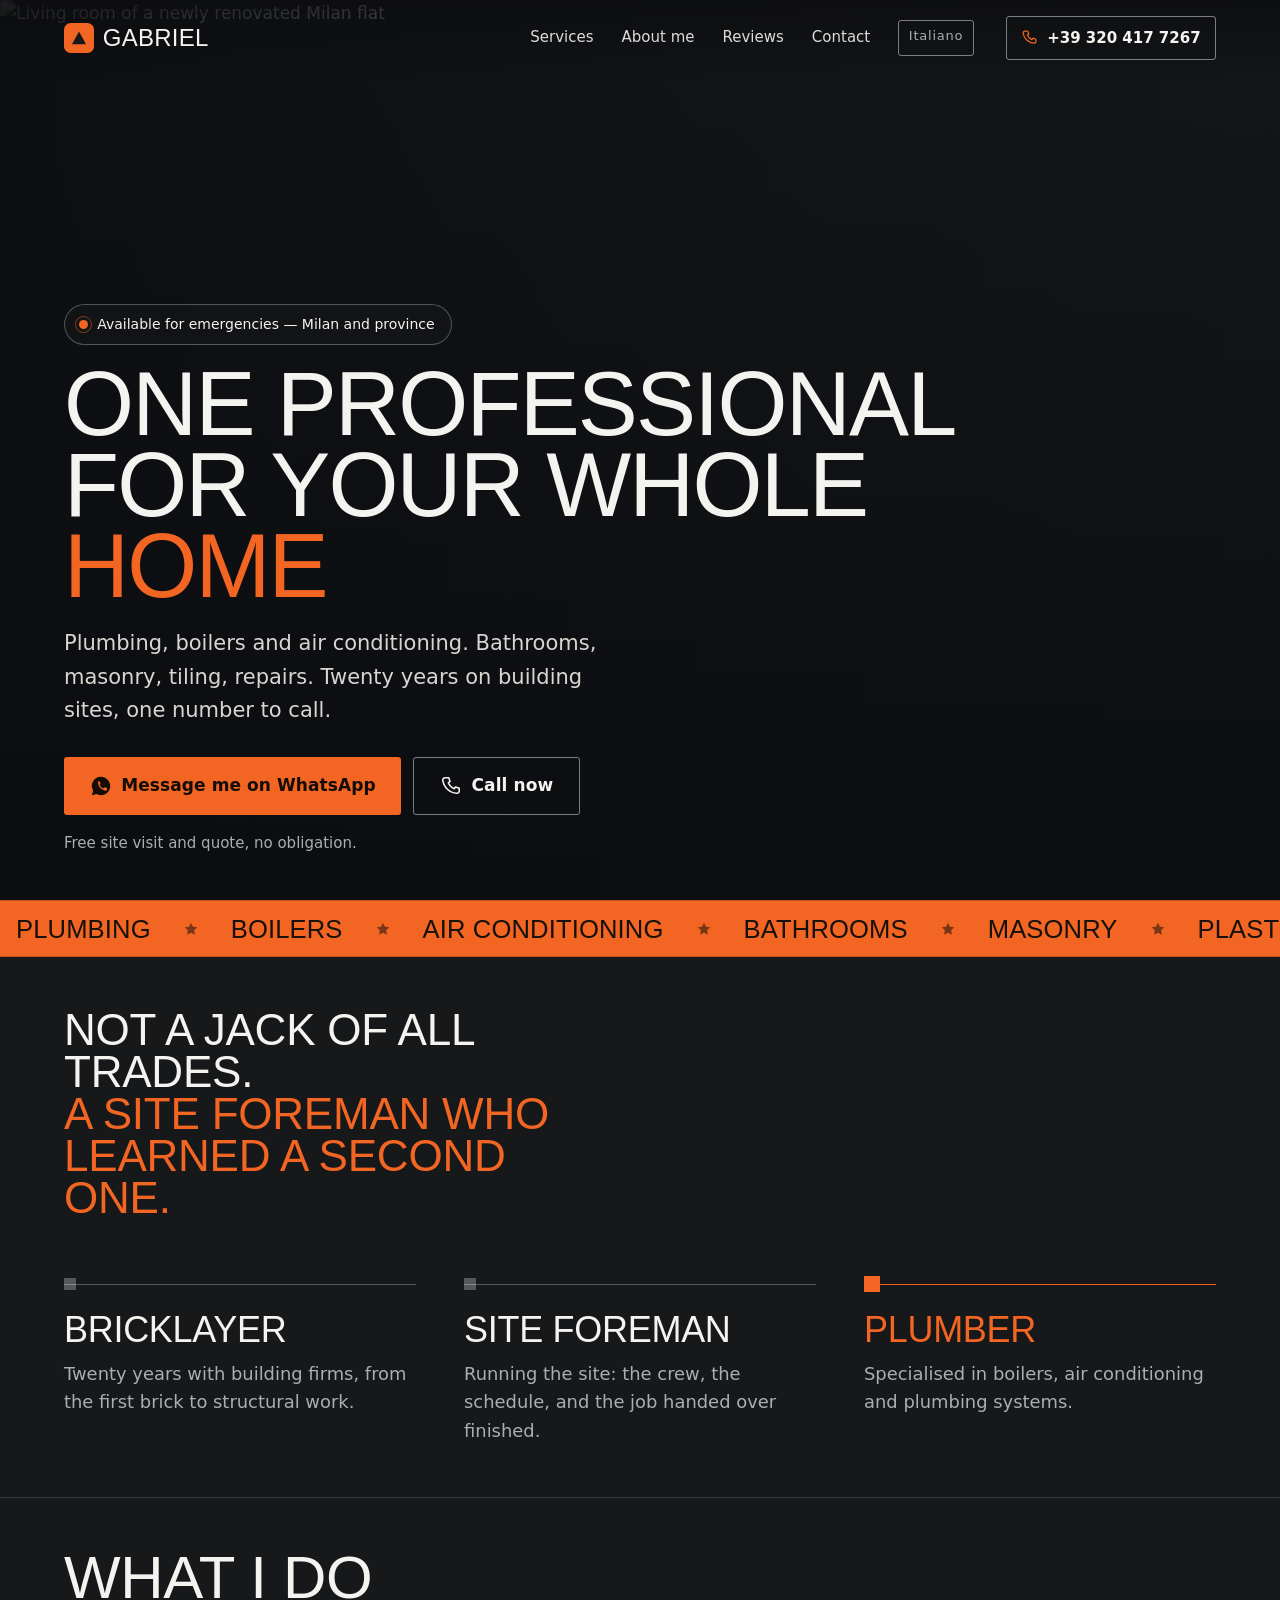
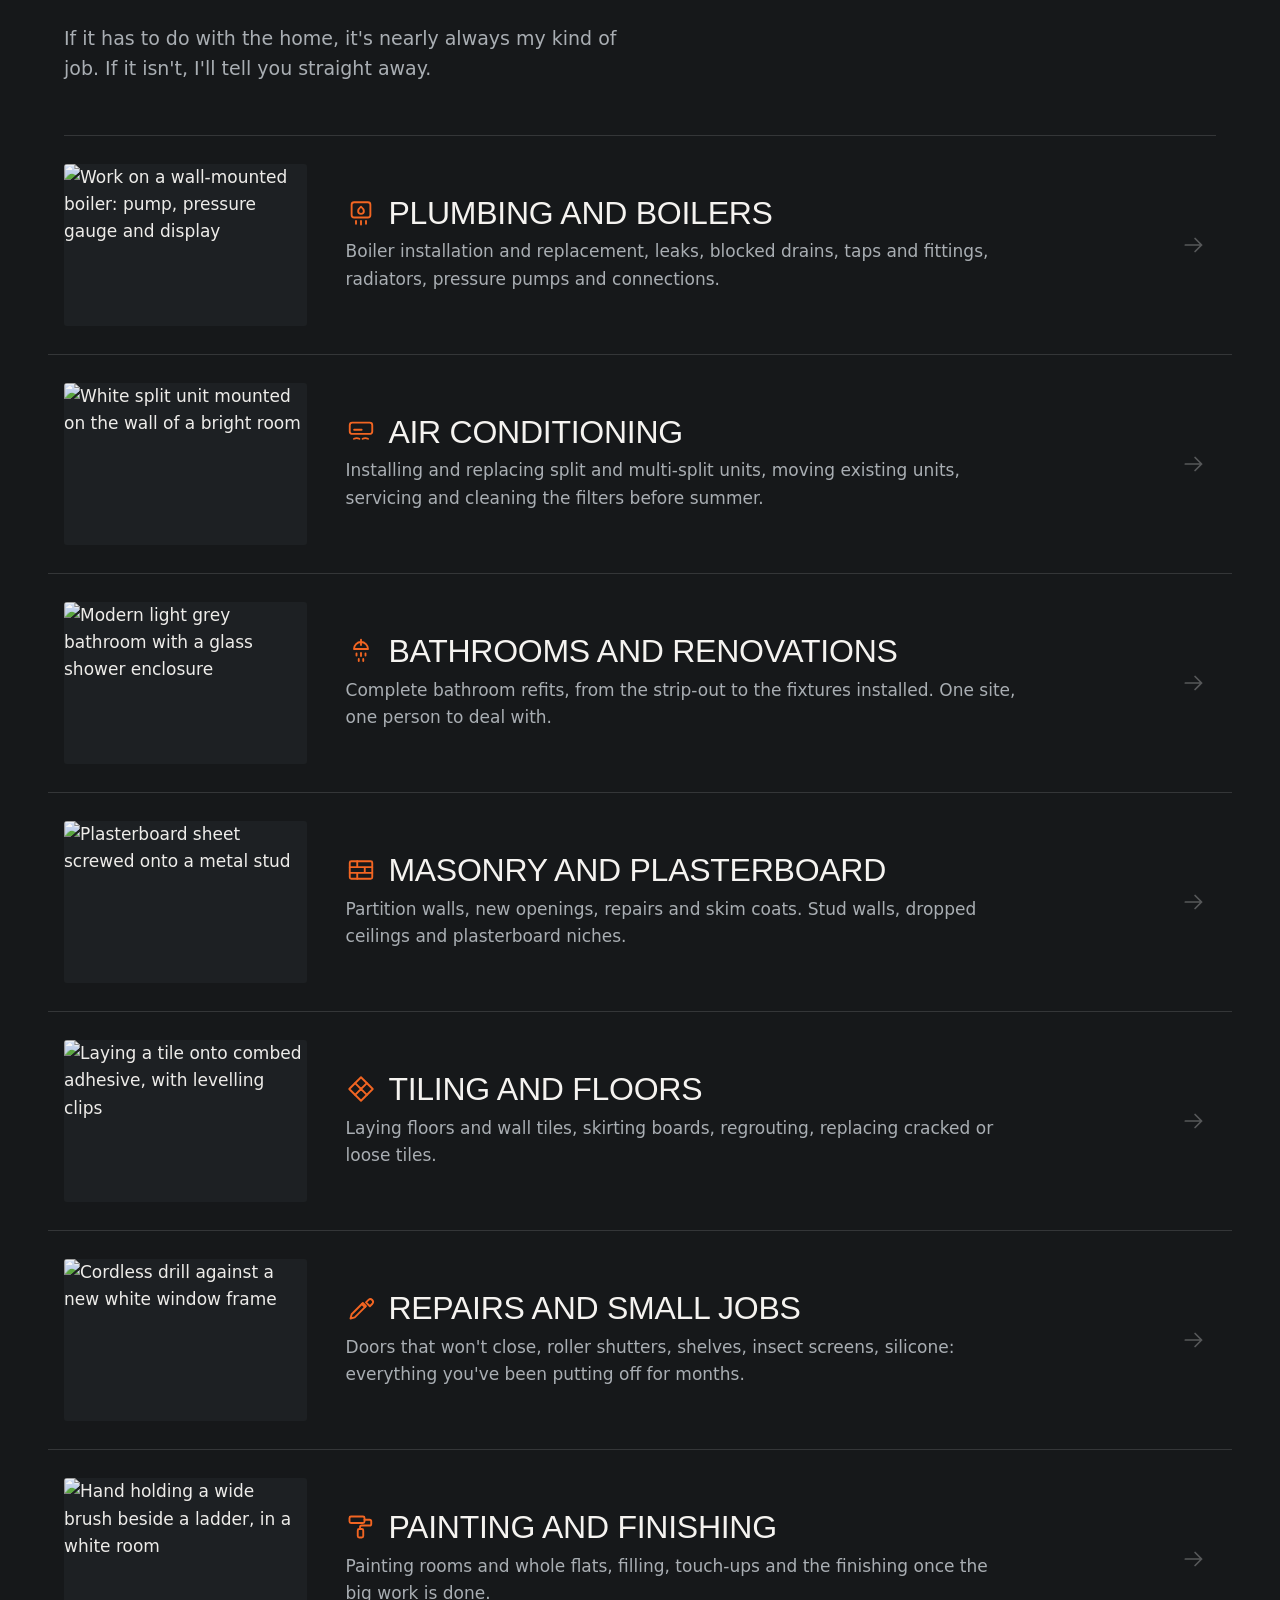
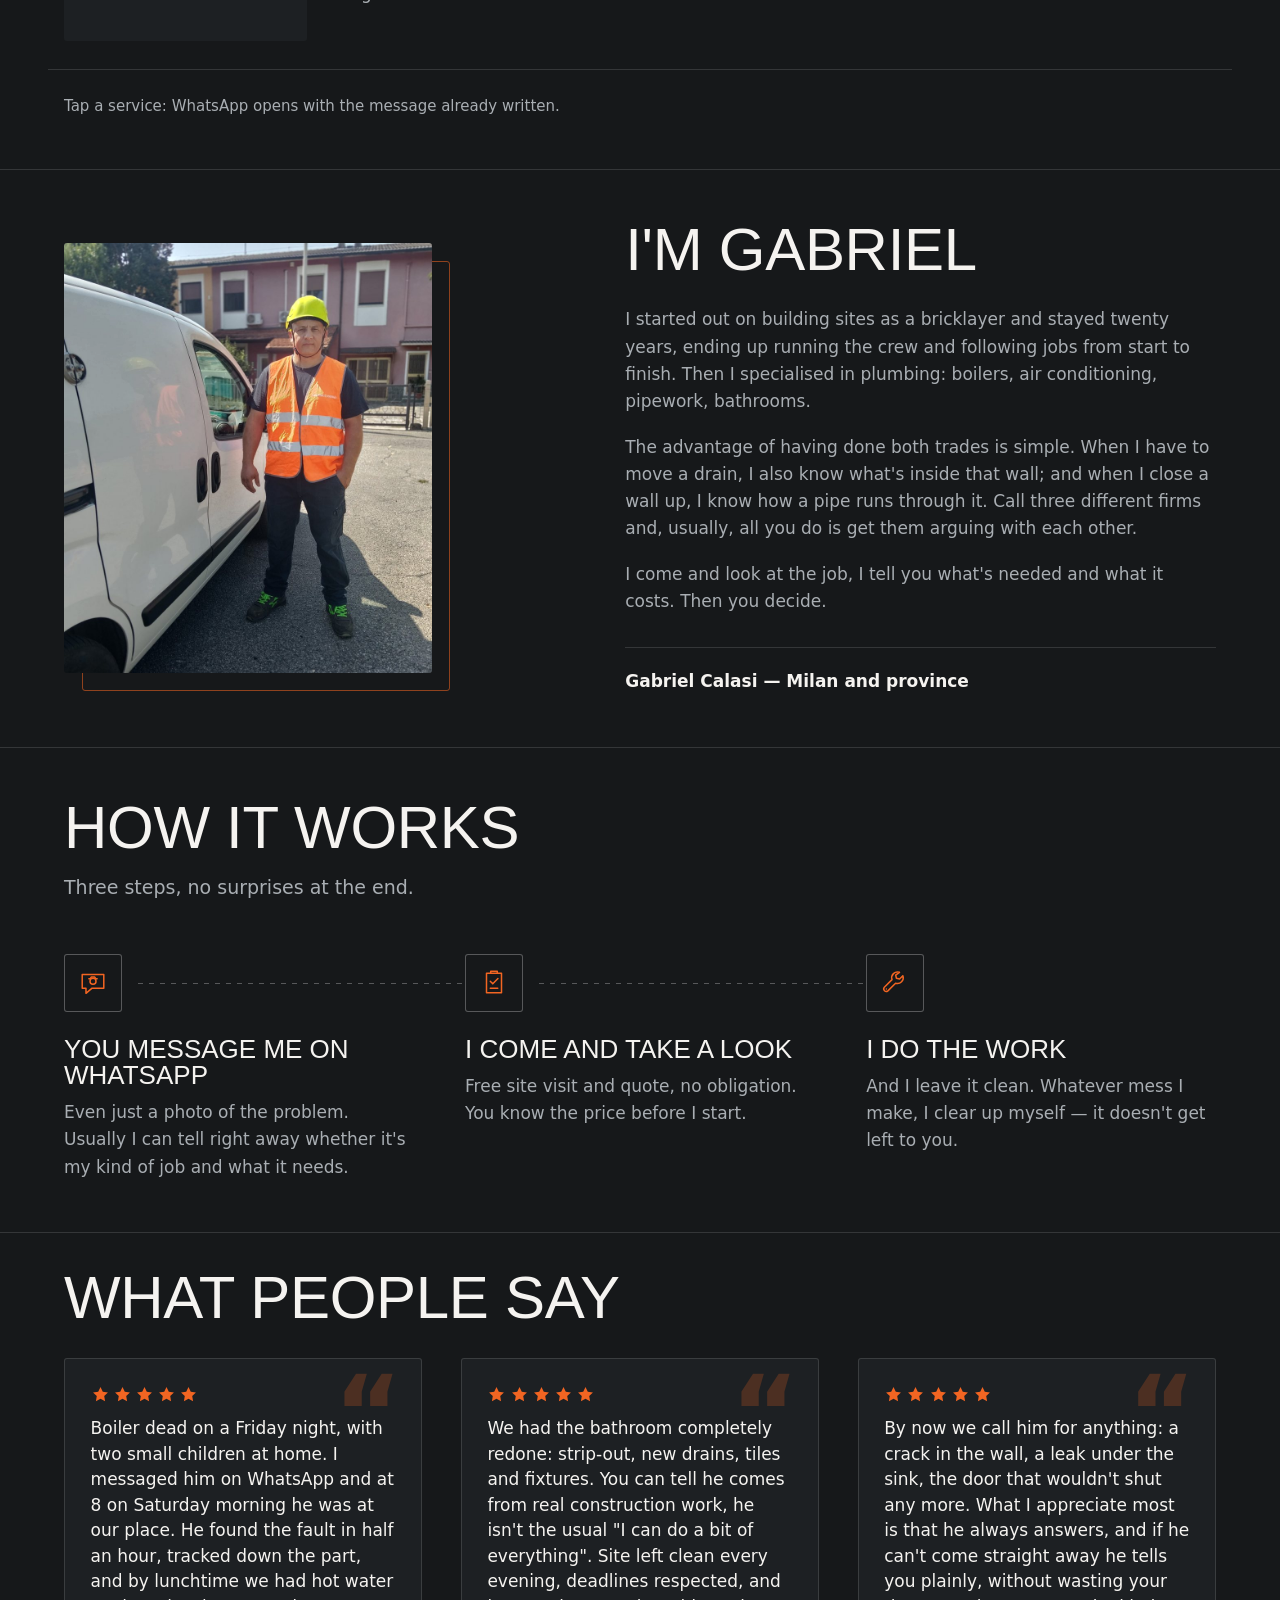
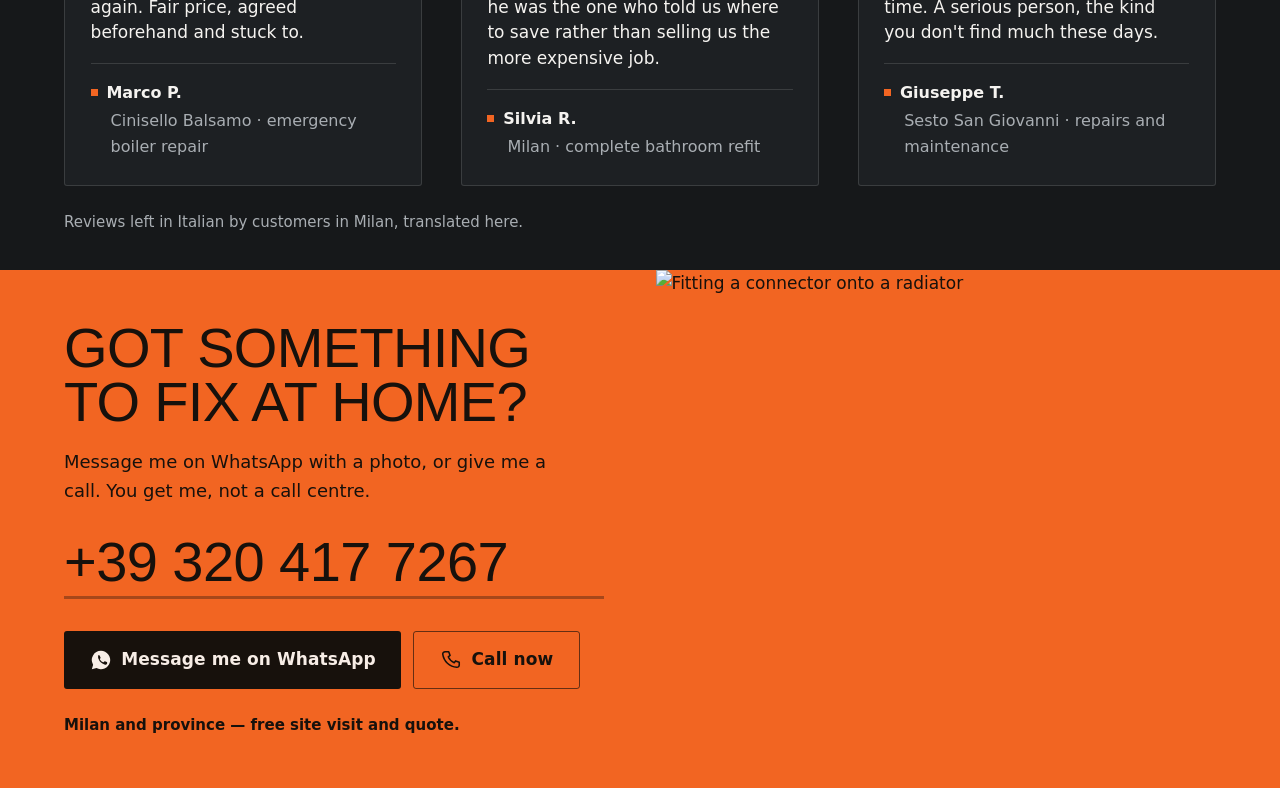
==== en/index.html @ a15d190a "Aggiunge la versione inglese del sito Milano è piena di stranieri che cercano un idraulico in ingles" ====
<!doctype html>
<html lang="en">
<head>
<meta charset="utf-8">
<meta name="viewport" content="width=device-width, initial-scale=1">
<title>Gabriel — Handyman for your home | Plumbing, boilers and air conditioning in Milan</title>
<meta name="description" content="Plumbing, boilers and air conditioning, bathrooms, masonry, tiling and repairs. Twenty years on building sites, one professional for the whole home. Milan and province. Free site visit and quote.">
<meta name="theme-color" content="#16181A">
<link rel="canonical" href="https://gabriel-tuttofare.vercel.app/en/">
<link rel="alternate" hreflang="it" href="https://gabriel-tuttofare.vercel.app/">
<link rel="alternate" hreflang="en" href="https://gabriel-tuttofare.vercel.app/en/">
<link rel="alternate" hreflang="x-default" href="https://gabriel-tuttofare.vercel.app/">
<meta property="og:type" content="website">
<meta property="og:title" content="Gabriel — One professional for your whole home">
<meta property="og:description" content="Plumbing, boilers and air conditioning, bathrooms, masonry, tiling and repairs in Milan and province. Free site visit and quote.">
<meta property="og:image" content="https://gabriel-tuttofare.vercel.app/img/hero.jpg">
<meta property="og:url" content="https://gabriel-tuttofare.vercel.app/en/">
<meta property="og:locale" content="en_GB">
<meta property="og:locale:alternate" content="it_IT">
<link rel="icon" href="data:image/svg+xml,<svg xmlns='http://www.w3.org/2000/svg' viewBox='0 0 32 32'><rect width='32' height='32' rx='7' fill='%23F26522'/><path d='M8.5 22.6 16 9.1 23.5 22.6Z' fill='%2316181A'/></svg>">
<link rel="preload" href="../fonts/Anton-400.woff2" as="font" type="font/woff2" crossorigin>
<link rel="preload" href="../fonts/Barlow-400.woff2" as="font" type="font/woff2" crossorigin>
<link rel="stylesheet" href="../style.css">
<script>
  /* Nasconde i blocchi dell'hero solo se il JS può poi rivelarli. La rete di
     sicurezza serve se script.js non arriva: la pagina non deve mai restare cieca. */
  document.documentElement.className += ' anim';
  setTimeout(function () {
    var q = document.querySelectorAll('[data-rise]:not(.is-in), .step:not(.is-in)');
    for (var i = 0; i < q.length; i++) q[i].classList.add('is-in');
  }, 1600);
</script>
<noscript><style>.anim [data-rise]{opacity:1;transform:none}.anim .step::before{transform:scaleX(1)}</style></noscript>
</head>
<body>
<!--
  Versione inglese di index.html: stessa struttura, stesso CSS, stesse foto.
  Serve agli stranieri che vivono a Milano e cercano in inglese.
  LESSICO: "professional", mai "craftsman" o "artisan" — è la resa della scelta
  esplicita del committente ("professionista", mai "artigiano"). "Handyman" resta
  ammesso perché traduce "tuttofare", che il sito italiano usa.
  RECENSIONI: sono parole di clienti veri, tradotte fedelmente e dichiarate come
  traduzioni. Non riscriverle per farle suonare meglio: una testimonianza si
  traduce alla lettera o non si cita.
  Se cambi un testo qui, cambia anche il corrispondente in italiano, e viceversa.
-->

<a class="skip" href="#top">Skip to content</a>

<header class="topbar" id="topbar">
  <a class="wordmark" href="#top">
    <svg class="marchio" viewBox="0 0 32 32" aria-hidden="true">
      <rect width="32" height="32" rx="7" fill="#F26522"/>
      <path d="M8.5 22.6 16 9.1 23.5 22.6Z" fill="#16181A"/>
    </svg>
    Gabriel
  </a>
  <nav class="topnav">
    <a href="#servizi">Services</a>
    <a href="#chi-sono">About me</a>
    <a href="#recensioni">Reviews</a>
    <a href="#contatti">Contact</a>
    <a class="lang" href="../" hreflang="it" lang="it">Italiano</a>
  </nav>
  <a class="topbar-call" href="tel:+393204177267">
    <svg class="ico" viewBox="0 0 24 24" aria-hidden="true"><path d="M6.5 3h3l1.5 4-2 1.5a12 12 0 0 0 6.5 6.5L17 13l4 1.5v3a2.5 2.5 0 0 1-2.7 2.5A16.5 16.5 0 0 1 3 5.7 2.5 2.5 0 0 1 5.5 3Z"/></svg>
    <span class="tb-numero">+39 320 417 7267</span>
    <span class="tb-etichetta">Call</span>
  </a>
  <button class="menu-btn" id="menu-btn" type="button" aria-expanded="false" aria-controls="menu-mobile" aria-label="Open menu" data-label-apri="Open menu" data-label-chiudi="Close menu">
    <svg viewBox="0 0 24 24" aria-hidden="true"><path class="l1" d="M4 7h16"/><path class="l2" d="M4 12h16"/><path class="l3" d="M4 17h16"/></svg>
  </button>
</header>

<nav class="menu-mobile" id="menu-mobile" aria-label="Section menu">
  <a href="#servizi">Services</a>
  <a href="#chi-sono">About me</a>
  <a href="#recensioni">Reviews</a>
  <a href="#contatti">Contact</a>
  <a class="lang" href="../" hreflang="it" lang="it">Italiano</a>
</nav>

<main id="top">

  <!-- ==================== HERO ==================== -->
  <section class="hero">
    <img class="hero-img" src="../img/hero.jpg" alt="Living room of a newly renovated Milan flat" fetchpriority="high" width="2400" height="1600">
    <div class="hero-veil"></div>
    <div class="hero-inner">
      <p class="pill" data-rise="1"><span class="dot"></span>Available for emergencies — Milan and province</p>
      <h1 data-rise="2">One professional<br>for your whole<br><em>home</em></h1>
      <p class="lede" data-rise="3">Plumbing, boilers and air conditioning. Bathrooms, masonry, tiling, repairs. Twenty years on building sites, one number to call.</p>
      <div class="actions" data-rise="4">
        <a class="btn btn-wa" href="https://wa.me/393204177267?text=Hi%20Gabriel%2C%20I%20found%20you%20on%20your%20website.">
          <svg class="ico" viewBox="0 0 24 24" aria-hidden="true"><path d="M12 2a10 10 0 0 0-8.6 15.1L2 22l5.1-1.3A10 10 0 1 0 12 2Z"/><path class="wa-tail" d="M8.6 7.3c.2-.4.4-.4.7-.4h.6c.2 0 .5 0 .7.5l.9 2c.1.3 0 .5-.1.7l-.5.6c-.2.2-.3.4-.1.7a7.6 7.6 0 0 0 3.5 3c.3.2.5.1.7-.1l.7-.8c.2-.2.4-.2.6-.1l2 .9c.3.1.4.3.4.5v.7c0 .8-.7 1.5-1.5 1.6-.4 0-.8 0-1.4-.2a11 11 0 0 1-6.7-6.6c-.3-.9-.4-1.5-.3-2 0-.4.2-.7.4-1Z"/></svg>
          Message me on WhatsApp
        </a>
        <a class="btn btn-ghost" href="tel:+393204177267">
          <svg class="ico" viewBox="0 0 24 24" aria-hidden="true"><path d="M6.5 3h3l1.5 4-2 1.5a12 12 0 0 0 6.5 6.5L17 13l4 1.5v3a2.5 2.5 0 0 1-2.7 2.5A16.5 16.5 0 0 1 3 5.7 2.5 2.5 0 0 1 5.5 3Z"/></svg>
          Call now
        </a>
      </div>
      <p class="hero-note" data-rise="5">Free site visit and quote, no obligation.</p>
    </div>
  </section>

  <!-- ==================== FASCIA SCORREVOLE ====================
       Decorativa: ripete i servizi già elencati sotto, quindi è nascosta
       alle tecnologie assistive per non farli sentire due volte. -->
  <div class="fascia" aria-hidden="true">
    <div class="fascia-pista">
      <div class="fascia-gruppo">
        <span class="fascia-voce">Plumbing</span><svg class="fascia-stella" viewBox="0 0 24 24"><path d="m12 2.6 2.9 5.9 6.5.9-4.7 4.6 1.1 6.5-5.8-3-5.8 3 1.1-6.5L2.6 9.4l6.5-.9z"/></svg>
        <span class="fascia-voce">Boilers</span><svg class="fascia-stella" viewBox="0 0 24 24"><path d="m12 2.6 2.9 5.9 6.5.9-4.7 4.6 1.1 6.5-5.8-3-5.8 3 1.1-6.5L2.6 9.4l6.5-.9z"/></svg>
        <span class="fascia-voce">Air conditioning</span><svg class="fascia-stella" viewBox="0 0 24 24"><path d="m12 2.6 2.9 5.9 6.5.9-4.7 4.6 1.1 6.5-5.8-3-5.8 3 1.1-6.5L2.6 9.4l6.5-.9z"/></svg>
        <span class="fascia-voce">Bathrooms</span><svg class="fascia-stella" viewBox="0 0 24 24"><path d="m12 2.6 2.9 5.9 6.5.9-4.7 4.6 1.1 6.5-5.8-3-5.8 3 1.1-6.5L2.6 9.4l6.5-.9z"/></svg>
        <span class="fascia-voce">Masonry</span><svg class="fascia-stella" viewBox="0 0 24 24"><path d="m12 2.6 2.9 5.9 6.5.9-4.7 4.6 1.1 6.5-5.8-3-5.8 3 1.1-6.5L2.6 9.4l6.5-.9z"/></svg>
        <span class="fascia-voce">Plasterboard</span><svg class="fascia-stella" viewBox="0 0 24 24"><path d="m12 2.6 2.9 5.9 6.5.9-4.7 4.6 1.1 6.5-5.8-3-5.8 3 1.1-6.5L2.6 9.4l6.5-.9z"/></svg>
        <span class="fascia-voce">Tiling</span><svg class="fascia-stella" viewBox="0 0 24 24"><path d="m12 2.6 2.9 5.9 6.5.9-4.7 4.6 1.1 6.5-5.8-3-5.8 3 1.1-6.5L2.6 9.4l6.5-.9z"/></svg>
        <span class="fascia-voce">Floors</span><svg class="fascia-stella" viewBox="0 0 24 24"><path d="m12 2.6 2.9 5.9 6.5.9-4.7 4.6 1.1 6.5-5.8-3-5.8 3 1.1-6.5L2.6 9.4l6.5-.9z"/></svg>
        <span class="fascia-voce">Repairs</span><svg class="fascia-stella" viewBox="0 0 24 24"><path d="m12 2.6 2.9 5.9 6.5.9-4.7 4.6 1.1 6.5-5.8-3-5.8 3 1.1-6.5L2.6 9.4l6.5-.9z"/></svg>
        <span class="fascia-voce">Painting</span><svg class="fascia-stella" viewBox="0 0 24 24"><path d="m12 2.6 2.9 5.9 6.5.9-4.7 4.6 1.1 6.5-5.8-3-5.8 3 1.1-6.5L2.6 9.4l6.5-.9z"/></svg>
        <span class="fascia-voce">Renovations</span><svg class="fascia-stella" viewBox="0 0 24 24"><path d="m12 2.6 2.9 5.9 6.5.9-4.7 4.6 1.1 6.5-5.8-3-5.8 3 1.1-6.5L2.6 9.4l6.5-.9z"/></svg>
        <span class="fascia-voce">Finishing</span><svg class="fascia-stella" viewBox="0 0 24 24"><path d="m12 2.6 2.9 5.9 6.5.9-4.7 4.6 1.1 6.5-5.8-3-5.8 3 1.1-6.5L2.6 9.4l6.5-.9z"/></svg>
      </div>
      <div class="fascia-gruppo">
        <span class="fascia-voce">Plumbing</span><svg class="fascia-stella" viewBox="0 0 24 24"><path d="m12 2.6 2.9 5.9 6.5.9-4.7 4.6 1.1 6.5-5.8-3-5.8 3 1.1-6.5L2.6 9.4l6.5-.9z"/></svg>
        <span class="fascia-voce">Boilers</span><svg class="fascia-stella" viewBox="0 0 24 24"><path d="m12 2.6 2.9 5.9 6.5.9-4.7 4.6 1.1 6.5-5.8-3-5.8 3 1.1-6.5L2.6 9.4l6.5-.9z"/></svg>
        <span class="fascia-voce">Air conditioning</span><svg class="fascia-stella" viewBox="0 0 24 24"><path d="m12 2.6 2.9 5.9 6.5.9-4.7 4.6 1.1 6.5-5.8-3-5.8 3 1.1-6.5L2.6 9.4l6.5-.9z"/></svg>
        <span class="fascia-voce">Bathrooms</span><svg class="fascia-stella" viewBox="0 0 24 24"><path d="m12 2.6 2.9 5.9 6.5.9-4.7 4.6 1.1 6.5-5.8-3-5.8 3 1.1-6.5L2.6 9.4l6.5-.9z"/></svg>
        <span class="fascia-voce">Masonry</span><svg class="fascia-stella" viewBox="0 0 24 24"><path d="m12 2.6 2.9 5.9 6.5.9-4.7 4.6 1.1 6.5-5.8-3-5.8 3 1.1-6.5L2.6 9.4l6.5-.9z"/></svg>
        <span class="fascia-voce">Plasterboard</span><svg class="fascia-stella" viewBox="0 0 24 24"><path d="m12 2.6 2.9 5.9 6.5.9-4.7 4.6 1.1 6.5-5.8-3-5.8 3 1.1-6.5L2.6 9.4l6.5-.9z"/></svg>
        <span class="fascia-voce">Tiling</span><svg class="fascia-stella" viewBox="0 0 24 24"><path d="m12 2.6 2.9 5.9 6.5.9-4.7 4.6 1.1 6.5-5.8-3-5.8 3 1.1-6.5L2.6 9.4l6.5-.9z"/></svg>
        <span class="fascia-voce">Floors</span><svg class="fascia-stella" viewBox="0 0 24 24"><path d="m12 2.6 2.9 5.9 6.5.9-4.7 4.6 1.1 6.5-5.8-3-5.8 3 1.1-6.5L2.6 9.4l6.5-.9z"/></svg>
        <span class="fascia-voce">Repairs</span><svg class="fascia-stella" viewBox="0 0 24 24"><path d="m12 2.6 2.9 5.9 6.5.9-4.7 4.6 1.1 6.5-5.8-3-5.8 3 1.1-6.5L2.6 9.4l6.5-.9z"/></svg>
        <span class="fascia-voce">Painting</span><svg class="fascia-stella" viewBox="0 0 24 24"><path d="m12 2.6 2.9 5.9 6.5.9-4.7 4.6 1.1 6.5-5.8-3-5.8 3 1.1-6.5L2.6 9.4l6.5-.9z"/></svg>
        <span class="fascia-voce">Renovations</span><svg class="fascia-stella" viewBox="0 0 24 24"><path d="m12 2.6 2.9 5.9 6.5.9-4.7 4.6 1.1 6.5-5.8-3-5.8 3 1.1-6.5L2.6 9.4l6.5-.9z"/></svg>
        <span class="fascia-voce">Finishing</span><svg class="fascia-stella" viewBox="0 0 24 24"><path d="m12 2.6 2.9 5.9 6.5.9-4.7 4.6 1.1 6.5-5.8-3-5.8 3 1.1-6.5L2.6 9.4l6.5-.9z"/></svg>
      </div>
    </div>
  </div>

  <!-- ==================== PERCORSO ==================== -->
  <section class="percorso" id="percorso">
    <h2 class="percorso-title">Not a jack of all trades.<br><span>A site foreman who learned a second one.</span></h2>
    <ol class="track" aria-label="Career path">
      <li class="step">
        <span class="step-mark" aria-hidden="true"></span>
        <h3>Bricklayer</h3>
        <p>Twenty years with building firms, from the first brick to structural work.</p>
      </li>
      <li class="step">
        <span class="step-mark" aria-hidden="true"></span>
        <h3>Site foreman</h3>
        <p>Running the site: the crew, the schedule, and the job handed over finished.</p>
      </li>
      <li class="step is-now">
        <span class="step-mark" aria-hidden="true"></span>
        <h3>Plumber</h3>
        <p>Specialised in boilers, air conditioning and plumbing systems.</p>
      </li>
    </ol>
  </section>

  <!-- ==================== SERVIZI ==================== -->
  <section class="servizi" id="servizi">
    <div class="sec-head">
      <h2>What I do</h2>
      <p>If it has to do with the home, it's nearly always my kind of job. If it isn't, I'll tell you straight away.</p>
    </div>

    <ul class="rows">
      <li>
        <a class="row" href="https://wa.me/393204177267?text=Hi%20Gabriel%2C%20I%20found%20you%20on%20your%20website.%20I%20need%20help%20with%3A%20plumbing%20or%20a%20boiler.">
          <span class="row-thumb"><img src="../img/serv-idraulica.jpg" alt="Work on a wall-mounted boiler: pump, pressure gauge and display" loading="lazy" width="1600" height="1067"></span>
          <span class="row-text">
            <span class="row-head">
              <svg class="row-ico" viewBox="0 0 24 24" aria-hidden="true"><rect x="4.5" y="3.4" width="15" height="12.2" rx="2"/><path d="M12 6.9c1.7 1.4 2.3 2.5 2.3 3.5a2.3 2.3 0 0 1-4.6 0c0-1 .6-2.1 2.3-3.5z"/><path d="M8 18.4v2.2M12 18.4v2.8M16 18.4v2.2"/></svg>
              <h3>Plumbing and boilers</h3>
            </span>
            <p>Boiler installation and replacement, leaks, blocked drains, taps and fittings, radiators, pressure pumps and connections.</p>
          </span>
          <span class="row-arrow" aria-hidden="true"><svg viewBox="0 0 24 24"><path d="M4 12h15M13 6l6 6-6 6"/></svg></span>
        </a>
      </li>
      <li>
        <a class="row" href="https://wa.me/393204177267?text=Hi%20Gabriel%2C%20I%20found%20you%20on%20your%20website.%20I%20need%20help%20with%3A%20air%20conditioning.">
          <span class="row-thumb"><img src="../img/serv-clima.jpg" alt="White split unit mounted on the wall of a bright room" loading="lazy" width="1600" height="1067"></span>
          <span class="row-text">
            <span class="row-head">
              <svg class="row-ico" viewBox="0 0 24 24" aria-hidden="true"><rect x="3" y="4.5" width="18" height="9" rx="2"/><path d="M6.5 10.2h6"/><path d="M6.4 17.4c1.5-.7 2.8-.7 4.3 0M13.3 17.4c1.5-.7 2.8-.7 4.3 0"/></svg>
              <h3>Air conditioning</h3>
            </span>
            <p>Installing and replacing split and multi-split units, moving existing units, servicing and cleaning the filters before summer.</p>
          </span>
          <span class="row-arrow" aria-hidden="true"><svg viewBox="0 0 24 24"><path d="M4 12h15M13 6l6 6-6 6"/></svg></span>
        </a>
      </li>
      <li>
        <a class="row" href="https://wa.me/393204177267?text=Hi%20Gabriel%2C%20I%20found%20you%20on%20your%20website.%20I%20need%20help%20with%3A%20a%20bathroom%20or%20a%20renovation.">
          <span class="row-thumb"><img src="../img/serv-bagno.jpg" alt="Modern light grey bathroom with a glass shower enclosure" loading="lazy" width="1600" height="1068"></span>
          <span class="row-text">
            <span class="row-head">
              <svg class="row-ico" viewBox="0 0 24 24" aria-hidden="true"><path d="M12 3v4.2"/><path d="M6.4 10.4a5.6 5.6 0 0 1 11.2 0z"/><path d="M8.4 14v1.6M12 13.6v2.4M15.6 14v1.6M10.2 18.4v1.6M13.8 18.4v1.6"/></svg>
              <h3>Bathrooms and renovations</h3>
            </span>
            <p>Complete bathroom refits, from the strip-out to the fixtures installed. One site, one person to deal with.</p>
          </span>
          <span class="row-arrow" aria-hidden="true"><svg viewBox="0 0 24 24"><path d="M4 12h15M13 6l6 6-6 6"/></svg></span>
        </a>
      </li>
      <li>
        <a class="row" href="https://wa.me/393204177267?text=Hi%20Gabriel%2C%20I%20found%20you%20on%20your%20website.%20I%20need%20help%20with%3A%20masonry%20or%20plasterboard.">
          <span class="row-thumb"><img src="../img/serv-muratura.jpg" alt="Plasterboard sheet screwed onto a metal stud" loading="lazy" width="1600" height="1067"></span>
          <span class="row-text">
            <span class="row-head">
              <svg class="row-ico" viewBox="0 0 24 24" aria-hidden="true"><rect x="3" y="5" width="18" height="14" rx="1.2"/><path d="M3 9.7h18M3 14.3h18M9 5v4.7M15 9.7v4.6M9 14.3V19"/></svg>
              <h3>Masonry and plasterboard</h3>
            </span>
            <p>Partition walls, new openings, repairs and skim coats. Stud walls, dropped ceilings and plasterboard niches.</p>
          </span>
          <span class="row-arrow" aria-hidden="true"><svg viewBox="0 0 24 24"><path d="M4 12h15M13 6l6 6-6 6"/></svg></span>
        </a>
      </li>
      <li>
        <a class="row" href="https://wa.me/393204177267?text=Hi%20Gabriel%2C%20I%20found%20you%20on%20your%20website.%20I%20need%20help%20with%3A%20tiling%20or%20floors.">
          <span class="row-thumb"><img src="../img/serv-piastrelle.jpg" alt="Laying a tile onto combed adhesive, with levelling clips" loading="lazy" width="1600" height="1067"></span>
          <span class="row-text">
            <span class="row-head">
              <svg class="row-ico" viewBox="0 0 24 24" aria-hidden="true"><path d="M12 2.6 21.4 12 12 21.4 2.6 12z"/><path d="M7.3 7.3 12 12l4.7-4.7M7.3 16.7 12 12l4.7 4.7"/></svg>
              <h3>Tiling and floors</h3>
            </span>
            <p>Laying floors and wall tiles, skirting boards, regrouting, replacing cracked or loose tiles.</p>
          </span>
          <span class="row-arrow" aria-hidden="true"><svg viewBox="0 0 24 24"><path d="M4 12h15M13 6l6 6-6 6"/></svg></span>
        </a>
      </li>
      <li>
        <a class="row" href="https://wa.me/393204177267?text=Hi%20Gabriel%2C%20I%20found%20you%20on%20your%20website.%20I%20need%20help%20with%3A%20a%20repair.">
          <span class="row-thumb"><img src="../img/serv-riparazioni.jpg" alt="Cordless drill against a new white window frame" loading="lazy" width="1600" height="1067"></span>
          <span class="row-text">
            <span class="row-head">
              <svg class="row-ico" viewBox="0 0 24 24" aria-hidden="true"><path d="M3.6 20.4 4.5 17l9-9 2.5 2.5-9 9z"/><path d="m16 7.5 2-2a2.2 2.2 0 0 1 3.1 3.1l-2 2z"/><path d="m12.7 8.8 2.5 2.5"/></svg>
              <h3>Repairs and small jobs</h3>
            </span>
            <p>Doors that won't close, roller shutters, shelves, insect screens, silicone: everything you've been putting off for months.</p>
          </span>
          <span class="row-arrow" aria-hidden="true"><svg viewBox="0 0 24 24"><path d="M4 12h15M13 6l6 6-6 6"/></svg></span>
        </a>
      </li>
      <li>
        <a class="row" href="https://wa.me/393204177267?text=Hi%20Gabriel%2C%20I%20found%20you%20on%20your%20website.%20I%20need%20help%20with%3A%20painting%20or%20finishing.">
          <span class="row-thumb"><img src="../img/serv-tinteggiatura.jpg" alt="Hand holding a wide brush beside a ladder, in a white room" loading="lazy" width="1600" height="1067"></span>
          <span class="row-text">
            <span class="row-head">
              <svg class="row-ico" viewBox="0 0 24 24" aria-hidden="true"><rect x="2.8" y="3.6" width="12" height="5.2" rx="1.2"/><path d="M14.8 6.2h4.1a1.3 1.3 0 0 1 1.3 1.3v2a1.3 1.3 0 0 1-1.3 1.3h-6.4a1.3 1.3 0 0 0-1.3 1.3v1.5"/><rect x="9.4" y="13.6" width="4.4" height="6.8" rx="1.2"/></svg>
              <h3>Painting and finishing</h3>
            </span>
            <p>Painting rooms and whole flats, filling, touch-ups and the finishing once the big work is done.</p>
          </span>
          <span class="row-arrow" aria-hidden="true"><svg viewBox="0 0 24 24"><path d="M4 12h15M13 6l6 6-6 6"/></svg></span>
        </a>
      </li>
    </ul>
    <p class="rows-note">Tap a service: WhatsApp opens with the message already written.</p>
  </section>

  <!-- ==================== CHI SONO ==================== -->
  <section class="chi" id="chi-sono">
    <div class="chi-photo">
      <img src="../img/gabriele.jpg" alt="Gabriel Calasi in a helmet and hi-vis vest next to his work van" loading="lazy" width="900" height="1050">
    </div>
    <div class="chi-text">
      <h2>I'm Gabriel</h2>
      <p>I started out on building sites as a bricklayer and stayed twenty years, ending up running the crew and following jobs from start to finish. Then I specialised in plumbing: boilers, air conditioning, pipework, bathrooms.</p>
      <p>The advantage of having done both trades is simple. When I have to move a drain, I also know what's inside that wall; and when I close a wall up, I know how a pipe runs through it. Call three different firms and, usually, all you do is get them arguing with each other.</p>
      <p>I come and look at the job, I tell you what's needed and what it costs. Then you decide.</p>
      <p class="sign">Gabriel Calasi — Milan and province</p>
    </div>
  </section>

  <!-- ==================== COME FUNZIONA ==================== -->
  <section class="come" id="come-funziona">
    <div class="sec-head">
      <h2>How it works</h2>
      <p>Three steps, no surprises at the end.</p>
    </div>
    <ol class="passi">
      <li class="passo">
        <span class="passo-ico" aria-hidden="true">
          <svg viewBox="0 0 32 32"><path d="M4.5 7h23v14.5H15l-6.5 5.5v-5.5h-4z"/><circle cx="16" cy="14" r="3.2"/><path d="M11.6 11.4h1.5l1-1.7h3.8l1 1.7h1.5"/></svg>
        </span>
        <h3>You message me on WhatsApp</h3>
        <p>Even just a photo of the problem. Usually I can tell right away whether it's my kind of job and what it needs.</p>
      </li>
      <li class="passo">
        <span class="passo-ico" aria-hidden="true">
          <svg viewBox="0 0 32 32"><path d="M8 5.5h16v21H8z"/><path d="M12.5 5.5V3.5h7v2"/><path d="M12 14.2l2.7 2.7 5.5-5.6"/><path d="M12 21.5h8"/></svg>
        </span>
        <h3>I come and take a look</h3>
        <p>Free site visit and quote, no obligation. You know the price before I start.</p>
      </li>
      <li class="passo">
        <span class="passo-ico" aria-hidden="true">
          <svg viewBox="0 0 32 32"><path d="M20.8 4.6a6.2 6.2 0 0 0-8 7.8L4.6 20.6a2.7 2.7 0 0 0 3.8 3.8l8.2-8.2a6.2 6.2 0 0 0 7.8-8l-3.5 3.5-3.4-.8-.8-3.4z"/><path d="M6.8 22.3h.02"/></svg>
        </span>
        <h3>I do the work</h3>
        <p>And I leave it clean. Whatever mess I make, I clear up myself — it doesn't get left to you.</p>
      </li>
    </ol>
  </section>

  <!-- ==================== DICONO DI ME ====================
       I tre testi qui sotto sono stati forniti dal committente come recensioni
       ricevute da clienti reali, e qui sono TRADOTTI dall'italiano: la nota
       sotto l'elenco lo dichiara al lettore. Vanno pubblicati SOLO se sono
       parole vere di persone vere: le recensioni inventate sono una pratica
       commerciale ingannevole (Codice del Consumo, artt. 21-22). La traduzione
       resta fedele al senso e non aggiunge lodi che non c'erano. -->
  <section class="dicono" id="recensioni">
    <div class="sec-head">
      <h2>What people say</h2>
    </div>

    <ul class="voci">
      <li class="voce">
        <span class="stelle" role="img" aria-label="Five stars out of five">
          <svg viewBox="0 0 24 24"><path d="m12 2.6 2.9 5.9 6.5.9-4.7 4.6 1.1 6.5-5.8-3-5.8 3 1.1-6.5L2.6 9.4l6.5-.9z"/></svg>
          <svg viewBox="0 0 24 24"><path d="m12 2.6 2.9 5.9 6.5.9-4.7 4.6 1.1 6.5-5.8-3-5.8 3 1.1-6.5L2.6 9.4l6.5-.9z"/></svg>
          <svg viewBox="0 0 24 24"><path d="m12 2.6 2.9 5.9 6.5.9-4.7 4.6 1.1 6.5-5.8-3-5.8 3 1.1-6.5L2.6 9.4l6.5-.9z"/></svg>
          <svg viewBox="0 0 24 24"><path d="m12 2.6 2.9 5.9 6.5.9-4.7 4.6 1.1 6.5-5.8-3-5.8 3 1.1-6.5L2.6 9.4l6.5-.9z"/></svg>
          <svg viewBox="0 0 24 24"><path d="m12 2.6 2.9 5.9 6.5.9-4.7 4.6 1.1 6.5-5.8-3-5.8 3 1.1-6.5L2.6 9.4l6.5-.9z"/></svg>
        </span>
        <blockquote>Boiler dead on a Friday night, with two small children at home. I messaged him on WhatsApp and at 8 on Saturday morning he was at our place. He found the fault in half an hour, tracked down the part, and by lunchtime we had hot water again. Fair price, agreed beforehand and stuck to.</blockquote>
        <p class="voce-chi"><b>Marco P.</b><span>Cinisello Balsamo · emergency boiler repair</span></p>
      </li>
      <li class="voce">
        <span class="stelle" role="img" aria-label="Five stars out of five">
          <svg viewBox="0 0 24 24"><path d="m12 2.6 2.9 5.9 6.5.9-4.7 4.6 1.1 6.5-5.8-3-5.8 3 1.1-6.5L2.6 9.4l6.5-.9z"/></svg>
          <svg viewBox="0 0 24 24"><path d="m12 2.6 2.9 5.9 6.5.9-4.7 4.6 1.1 6.5-5.8-3-5.8 3 1.1-6.5L2.6 9.4l6.5-.9z"/></svg>
          <svg viewBox="0 0 24 24"><path d="m12 2.6 2.9 5.9 6.5.9-4.7 4.6 1.1 6.5-5.8-3-5.8 3 1.1-6.5L2.6 9.4l6.5-.9z"/></svg>
          <svg viewBox="0 0 24 24"><path d="m12 2.6 2.9 5.9 6.5.9-4.7 4.6 1.1 6.5-5.8-3-5.8 3 1.1-6.5L2.6 9.4l6.5-.9z"/></svg>
          <svg viewBox="0 0 24 24"><path d="m12 2.6 2.9 5.9 6.5.9-4.7 4.6 1.1 6.5-5.8-3-5.8 3 1.1-6.5L2.6 9.4l6.5-.9z"/></svg>
        </span>
        <blockquote>We had the bathroom completely redone: strip-out, new drains, tiles and fixtures. You can tell he comes from real construction work, he isn't the usual "I can do a bit of everything". Site left clean every evening, deadlines respected, and he was the one who told us where to save rather than selling us the more expensive job.</blockquote>
        <p class="voce-chi"><b>Silvia R.</b><span>Milan · complete bathroom refit</span></p>
      </li>
      <li class="voce">
        <span class="stelle" role="img" aria-label="Five stars out of five">
          <svg viewBox="0 0 24 24"><path d="m12 2.6 2.9 5.9 6.5.9-4.7 4.6 1.1 6.5-5.8-3-5.8 3 1.1-6.5L2.6 9.4l6.5-.9z"/></svg>
          <svg viewBox="0 0 24 24"><path d="m12 2.6 2.9 5.9 6.5.9-4.7 4.6 1.1 6.5-5.8-3-5.8 3 1.1-6.5L2.6 9.4l6.5-.9z"/></svg>
          <svg viewBox="0 0 24 24"><path d="m12 2.6 2.9 5.9 6.5.9-4.7 4.6 1.1 6.5-5.8-3-5.8 3 1.1-6.5L2.6 9.4l6.5-.9z"/></svg>
          <svg viewBox="0 0 24 24"><path d="m12 2.6 2.9 5.9 6.5.9-4.7 4.6 1.1 6.5-5.8-3-5.8 3 1.1-6.5L2.6 9.4l6.5-.9z"/></svg>
          <svg viewBox="0 0 24 24"><path d="m12 2.6 2.9 5.9 6.5.9-4.7 4.6 1.1 6.5-5.8-3-5.8 3 1.1-6.5L2.6 9.4l6.5-.9z"/></svg>
        </span>
        <blockquote>By now we call him for anything: a crack in the wall, a leak under the sink, the door that wouldn't shut any more. What I appreciate most is that he always answers, and if he can't come straight away he tells you plainly, without wasting your time. A serious person, the kind you don't find much these days.</blockquote>
        <p class="voce-chi"><b>Giuseppe T.</b><span>Sesto San Giovanni · repairs and maintenance</span></p>
      </li>
    </ul>
    <p class="rows-note">Reviews left in Italian by customers in Milan, translated here.</p>
  </section>

  <!-- ==================== CONTATTI ==================== -->
  <section class="cta" id="contatti">
    <div class="cta-inner">
      <h2>Got something to fix at home?</h2>
      <p class="cta-sub">Message me on WhatsApp with a photo, or give me a call. You get me, not a call centre.</p>
      <a class="tel-big" href="tel:+393204177267">+39 320 417 7267</a>
      <div class="actions">
        <a class="btn btn-wa" href="https://wa.me/393204177267?text=Hi%20Gabriel%2C%20I%20found%20you%20on%20your%20website.">
          <svg class="ico" viewBox="0 0 24 24" aria-hidden="true"><path d="M12 2a10 10 0 0 0-8.6 15.1L2 22l5.1-1.3A10 10 0 1 0 12 2Z"/><path class="wa-tail" d="M8.6 7.3c.2-.4.4-.4.7-.4h.6c.2 0 .5 0 .7.5l.9 2c.1.3 0 .5-.1.7l-.5.6c-.2.2-.3.4-.1.7a7.6 7.6 0 0 0 3.5 3c.3.2.5.1.7-.1l.7-.8c.2-.2.4-.2.6-.1l2 .9c.3.1.4.3.4.5v.7c0 .8-.7 1.5-1.5 1.6-.4 0-.8 0-1.4-.2a11 11 0 0 1-6.7-6.6c-.3-.9-.4-1.5-.3-2 0-.4.2-.7.4-1Z"/></svg>
          Message me on WhatsApp
        </a>
        <a class="btn btn-ghost" href="tel:+393204177267">
          <svg class="ico" viewBox="0 0 24 24" aria-hidden="true"><path d="M6.5 3h3l1.5 4-2 1.5a12 12 0 0 0 6.5 6.5L17 13l4 1.5v3a2.5 2.5 0 0 1-2.7 2.5A16.5 16.5 0 0 1 3 5.7 2.5 2.5 0 0 1 5.5 3Z"/></svg>
          Call now
        </a>
      </div>
      <p class="cta-zone">Milan and province — free site visit and quote.</p>
    </div>
    <div class="cta-media">
      <img src="../img/cta.jpg" alt="Fitting a connector onto a radiator" loading="lazy" width="2400" height="1600">
    </div>
  </section>
</main>

<nav class="bar" aria-label="Quick contact">
  <a class="bar-wa" href="https://wa.me/393204177267?text=Hi%20Gabriel%2C%20I%20found%20you%20on%20your%20website.">
    <svg class="ico" viewBox="0 0 24 24" aria-hidden="true"><path d="M12 2a10 10 0 0 0-8.6 15.1L2 22l5.1-1.3A10 10 0 1 0 12 2Z"/><path class="wa-tail" d="M8.6 7.3c.2-.4.4-.4.7-.4h.6c.2 0 .5 0 .7.5l.9 2c.1.3 0 .5-.1.7l-.5.6c-.2.2-.3.4-.1.7a7.6 7.6 0 0 0 3.5 3c.3.2.5.1.7-.1l.7-.8c.2-.2.4-.2.6-.1l2 .9c.3.1.4.3.4.5v.7c0 .8-.7 1.5-1.5 1.6-.4 0-.8 0-1.4-.2a11 11 0 0 1-6.7-6.6c-.3-.9-.4-1.5-.3-2 0-.4.2-.7.4-1Z"/></svg>
    WhatsApp
  </a>
  <a class="bar-tel" href="tel:+393204177267">
    <svg class="ico" viewBox="0 0 24 24" aria-hidden="true"><path d="M6.5 3h3l1.5 4-2 1.5a12 12 0 0 0 6.5 6.5L17 13l4 1.5v3a2.5 2.5 0 0 1-2.7 2.5A16.5 16.5 0 0 1 3 5.7 2.5 2.5 0 0 1 5.5 3Z"/></svg>
    Call
  </a>
</nav>

<script src="../script.js"></script>
</body>
</html>
---- style.css ----
/* =========================================================================
   Gabriele — tuttofare per la casa
   Antracite + arancio segnaletica. Anton per le affermazioni, Barlow per la voce.
   ========================================================================= */

@font-face {
  font-family: 'Anton';
  src: url('fonts/Anton-400.woff2') format('woff2');
  font-weight: 400; font-style: normal; font-display: swap;
}
@font-face {
  font-family: 'Barlow';
  src: url('fonts/Barlow-400.woff2') format('woff2');
  font-weight: 400; font-style: normal; font-display: swap;
}
@font-face {
  font-family: 'Barlow';
  src: url('fonts/Barlow-500.woff2') format('woff2');
  font-weight: 500; font-style: normal; font-display: swap;
}
@font-face {
  font-family: 'Barlow';
  src: url('fonts/Barlow-600.woff2') format('woff2');
  font-weight: 600; font-style: normal; font-display: swap;
}
@font-face {
  font-family: 'Barlow';
  src: url('fonts/Barlow-700.woff2') format('woff2');
  font-weight: 700; font-style: normal; font-display: swap;
}

:root {
  --ink:       #16181A;
  --ink-2:     #1D2023;
  --fg:        #F5F3F0;
  --fg-2:      #A9AEB3;
  --line:      rgba(255, 255, 255, .13);
  --line-2:    rgba(255, 255, 255, .28);
  /* bordo di un elemento interattivo: deve stare sopra 3:1 (WCAG 1.4.11).
     .28 dava 2.5:1 e il pulsante "Chiama ora" spariva sulle zone chiare della foto. */
  --edge:      rgba(255, 255, 255, .46);
  --edge-cta:  rgba(23, 17, 12, .64);
  --orange:    #F26522;
  --orange-hi: #FF7C3C;
  --warn:      #FFD84D;

  --pad:  clamp(1.25rem, 5vw, 5rem);
  --wrap: 1280px;
  /* Il bersaglio non è l'altezza dello schermo ma quella utile: la barra fissa
     in alto ne toglie 76px, quindi su un portatile da 768 restano ~690.
     Ogni sezione deve starci dentro, tranne l'elenco servizi che è una lista. */
  --sec:  clamp(2.75rem, 4vw, 4rem);

  --display: 'Anton', 'Arial Narrow', sans-serif;
  --text:    'Barlow', system-ui, -apple-system, 'Segoe UI', sans-serif;

  --ease: cubic-bezier(.16, .84, .34, 1);
}

*, *::before, *::after { box-sizing: border-box; }

html { -webkit-text-size-adjust: 100%; scroll-behavior: smooth; }

/* la barra fissa in alto non deve coprire la sezione a cui si salta */
[id] { scroll-margin-top: 76px; }

body {
  margin: 0;
  background: var(--ink);
  color: var(--fg);
  font-family: var(--text);
  font-size: 1.0625rem;
  line-height: 1.6;
  -webkit-font-smoothing: antialiased;
  overflow-x: hidden;
}

img { display: block; max-width: 100%; height: auto; }
a { color: inherit; text-decoration: none; }
h1, h2, h3 { margin: 0; font-weight: 400; }
p { margin: 0; }
ul, ol { margin: 0; padding: 0; list-style: none; }

:focus-visible {
  outline: 2px solid var(--fg);
  outline-offset: 3px;
  border-radius: 2px;
}

.skip {
  position: absolute; left: -9999px; top: 0; z-index: 100;
  background: var(--orange); color: var(--ink);
  padding: .75rem 1.25rem; font-weight: 600;
}
.skip:focus { left: 0; }

/* ---------- tipografia condivisa ---------- */

.sec-head { margin-bottom: clamp(2rem, 4vw, 3.5rem); }
.sec-head h2,
.chi-text h2,
.percorso-title {
  font-family: var(--display);
  text-transform: uppercase;
  line-height: .96;
  letter-spacing: -.005em;
}
.sec-head h2, .chi-text h2 { font-size: clamp(2rem, 5.5vw, 3.75rem); }
.sec-head p {
  margin-top: 1rem;
  color: var(--fg-2);
  font-size: clamp(1.0625rem, 1.6vw, 1.1875rem);
  max-width: 48ch;
}

.ph {
  background: rgba(255, 216, 77, .16);
  color: var(--warn);
  border-bottom: 1px dashed rgba(255, 216, 77, .65);
  padding: 0 .28em;
  font-weight: 600;
  white-space: nowrap;
}

/* ---------- pulsanti ---------- */

.btn {
  display: inline-flex; align-items: center; gap: .6rem;
  min-height: 58px; padding: 0 1.6rem;
  border-radius: 3px;
  font-size: 1.0625rem; font-weight: 600; letter-spacing: .005em;
  transition: background-color .2s var(--ease), border-color .2s var(--ease),
              color .2s var(--ease), transform .2s var(--ease);
}
.btn .ico { width: 22px; height: 22px; flex: none; }
.btn:hover { transform: translateY(-2px); }
.btn:active { transform: translateY(0); }

.btn-wa { background: var(--orange); color: #150C06; }
.btn-wa:hover { background: var(--orange-hi); }
.btn-wa .ico { fill: #150C06; }
.btn-wa .wa-tail { fill: var(--orange); }

.btn-ghost { border: 1px solid var(--edge); color: var(--fg); }
.btn-ghost:hover { border-color: var(--fg); background: rgba(255, 255, 255, .06); }
.btn-ghost .ico { fill: none; stroke: currentColor; stroke-width: 1.7; stroke-linejoin: round; }

.actions { display: flex; flex-wrap: wrap; gap: .75rem; }

/* ---------- topbar ---------- */

.topbar {
  position: fixed; inset: 0 0 auto 0; z-index: 50;
  display: flex; align-items: center; gap: 2rem;
  padding: 1rem var(--pad);
  border-bottom: 1px solid transparent;
  transition: background-color .3s var(--ease), border-color .3s var(--ease),
              backdrop-filter .3s var(--ease);
}
.topbar::before {
  content: ''; position: absolute; inset: 0; z-index: -1;
  background: linear-gradient(to bottom, rgba(12, 13, 15, .72), rgba(12, 13, 15, 0));
  transition: opacity .3s var(--ease);
}
/* Da ferma occupa 76px; appena si scorre si stringe a ~58 e restituisce 18px
   di altezza utile a ogni sezione. Su un portatile quei 18px contano. */
.topbar.is-stuck {
  background: rgba(22, 24, 26, .88);
  backdrop-filter: blur(14px) saturate(1.2);
  border-bottom-color: var(--line);
  padding-block: .5rem;
}
.topbar.is-stuck .topbar-call { padding-block: .35rem; }
.topbar.is-stuck .wordmark { font-size: 1.3rem; }
.topbar.is-stuck .marchio { width: 25px; height: 25px; }
.topbar.is-stuck::before { opacity: 0; }
/* Marchio e nome sono un blocco solo: la stessa immagine della scheda del
   browser, così tab e intestazione coincidono. */
.wordmark {
  display: inline-flex; align-items: center; gap: .55rem;
  font-family: var(--display);
  font-size: 1.5rem; text-transform: uppercase; letter-spacing: .01em;
  margin-right: auto;
}
.marchio {
  width: 30px; height: 30px; flex: none;
  transition: width .3s var(--ease), height .3s var(--ease);
}
.topnav { display: flex; gap: 1.75rem; }
.topnav a {
  font-size: .9375rem; font-weight: 500; color: #DEDCD9;
  padding: .35rem 0; border-bottom: 1px solid transparent;
  transition: color .2s var(--ease), border-color .2s var(--ease);
}
.topnav a:hover { color: var(--fg); border-bottom-color: var(--orange); }

.topbar-call {
  display: inline-flex; align-items: center; gap: .55rem;
  font-weight: 600; font-size: .9375rem;
  padding: .55rem .9rem; border: 1px solid var(--edge); border-radius: 3px;
  transition: border-color .2s var(--ease), background-color .2s var(--ease);
}
.topbar-call:hover { border-color: var(--orange); background: rgba(242, 101, 34, .12); }
.topbar-call .ico { width: 17px; height: 17px; fill: none; stroke: var(--orange); stroke-width: 1.8; stroke-linejoin: round; }
/* su desktop c'e' spazio per il numero per esteso, l'etichetta non serve */
.tb-etichetta { display: none; }

/* ---------- menu a scomparsa (solo mobile) ---------- */

/* Sopra i 900px le voci stanno nella barra e questo non serve. */
.menu-btn { display: none; }
.menu-mobile { display: none; }

/* Il pannello sta SOTTO la barra e si aggancia alla sua altezza, che cambia
   quando la barra si stringe scorrendo: per questo il selettore fratello. */
.menu-mobile {
  position: fixed; inset: 76px 0 auto 0; z-index: 45;
  background: rgba(22, 24, 26, .97);
  backdrop-filter: blur(14px);
  border-bottom: 1px solid var(--line);
  transition: top .3s var(--ease);
}
.topbar.is-stuck ~ .menu-mobile { top: 53px; }

.menu-mobile a {
  display: block;
  padding: 1rem var(--pad);
  font-size: 1.125rem; font-weight: 500;
  border-bottom: 1px solid var(--line);
}
.menu-mobile a:last-child { border-bottom: none; }
.menu-mobile a:active { background: rgba(242, 101, 34, .14); }

/* ---------- cambio lingua ----------
   Una voce di servizio, non di navigazione: piu piccola delle altre e
   riquadrata, cosi si distingue dalle sezioni senza rubare attenzione. */
.topnav a.lang {
  font-size: .8125rem; letter-spacing: .06em;
  padding: .3rem .6rem;
  border: 1px solid var(--edge); border-radius: 3px;
  color: var(--fg-2);
}
.topnav a.lang:hover { color: var(--fg); border-color: var(--orange); }
.menu-mobile a.lang { color: var(--fg-2); }

/* ---------- hero ---------- */

/* Tutto l'hero è dimensionato anche sull'ALTEZZA della finestra, non solo sulla
   larghezza. Su uno schermo a scala 150% il browser dà ~625px CSS di altezza:
   con misure legate solo alla larghezza i due pulsanti finivano sotto la piega,
   cioè l'unica cosa per cui il sito esiste restava invisibile. */
.hero {
  position: relative;
  min-height: 100svh;
  display: flex; align-items: flex-end;
  padding: clamp(5.5rem, 9vh, 8rem) var(--pad) clamp(1.75rem, 5vh, 5rem);
  overflow: hidden;
}
.hero-img {
  position: absolute; inset: 0;
  width: 100%; height: 100%; object-fit: cover;
  /* la velatura è fredda: senza desaturare, una foto calda sotto il nero diventa fango */
  filter: contrast(1.04) saturate(.62) brightness(1.04);
}
.hero-veil {
  position: absolute; inset: 0;
  background:
    linear-gradient(to top, rgba(11, 13, 16, .93) 4%, rgba(11, 13, 16, .55) 48%, rgba(11, 13, 16, .22) 100%),
    linear-gradient(to right, rgba(11, 13, 16, .74) 0%, rgba(11, 13, 16, .18) 62%, transparent 100%);
}
.hero-inner {
  position: relative;
  width: 100%; max-width: var(--wrap); margin-inline: auto;
}

.pill {
  display: inline-flex; align-items: center; gap: .6rem;
  padding: .5rem 1rem .5rem .85rem;
  border: 1px solid var(--line-2); border-radius: 100px;
  background: rgba(22, 24, 26, .5);
  font-size: .875rem; font-weight: 500; color: var(--fg);
}
/* Pallino arancio e fermo, non verde e pulsante: il verde lampeggiante è il codice
   di "online adesso" e prometterebbe una reperibilità che nessuno ha confermato. */
.dot {
  position: relative; width: 9px; height: 9px; flex: none;
  border-radius: 50%; background: var(--orange);
}
.dot::after {
  content: ''; position: absolute; inset: -4px;
  border-radius: 50%; border: 1px solid rgba(242, 101, 34, .5);
}

.hero h1 {
  margin: clamp(.75rem, 2.2vh, 1.5rem) 0 0;
  font-family: var(--display);
  /* il min() fa vincere il vincolo più stretto tra larghezza e altezza */
  font-size: clamp(2.25rem, min(8.4vw, 10vh), 6rem);
  line-height: .9;
  letter-spacing: -.02em;
  text-transform: uppercase;
  text-wrap: balance;
}
.hero h1 em { font-style: normal; color: var(--orange); }

.lede {
  margin-top: clamp(.75rem, 2.2vh, 1.5rem);
  max-width: 42ch;
  font-size: clamp(1.0625rem, min(1.9vw, 2.9vh), 1.3125rem);
  color: #D9D6D2;
}
.hero .actions { margin-top: clamp(1.25rem, 3.2vh, 2.25rem); }
.hero-note {
  margin-top: clamp(.6rem, 1.8vh, 1.25rem);
  font-size: .9375rem; color: var(--fg-2);
}

/* ---------- fascia scorrevole ---------- */

.fascia {
  overflow: hidden;
  background: var(--orange);
  color: #17110C;
  border-block: 1px solid rgba(23, 17, 12, .22);
}
.fascia-pista {
  display: flex;
  width: max-content;
  animation: scorri 42s linear infinite;
}
.fascia:hover .fascia-pista { animation-play-state: paused; }

.fascia-gruppo {
  display: flex; align-items: center;
  gap: clamp(1.25rem, 2.5vw, 2.25rem);
  padding: .85rem clamp(.625rem, 1.25vw, 1.125rem);
}
.fascia-voce {
  font-family: var(--display);
  text-transform: uppercase;
  font-size: clamp(1.125rem, 2vw, 1.625rem);
  line-height: 1.1;
  letter-spacing: .005em;
  white-space: nowrap;
}
.fascia-stella { width: 16px; height: 16px; flex: none; fill: #17110C; opacity: .55; }

/* Due gruppi identici affiancati: a metà corsa la pista torna al punto di
   partenza e il salto è invisibile. */
@keyframes scorri {
  from { transform: translateX(0); }
  to   { transform: translateX(-50%); }
}

/* ---------- stacchi fotografici ---------- */

/* Fascia a tutta larghezza che respira tra due sezioni. Sfuma sopra e sotto nel
   fondo della pagina, così è un taglio nella pagina e non una foto incollata. */
.stacco {
  position: relative;
  height: clamp(190px, 25vw, 330px);
  overflow: hidden;
}
.stacco img {
  width: 100%; height: 100%; object-fit: cover;
  filter: saturate(.92) contrast(1.04);
}
/* La foto resta a piena luce: sono solo i bordi sopra e sotto a sciogliersi nel
   fondo della pagina, così la fascia non ha un taglio netto ma nemmeno una
   velatura che la spenge. Regge perché sono due texture ravvicinate: una foto
   di un ambiente chiaro e vuoto, qui, tornerebbe a sembrare una finestra. */
.stacco::after {
  content: ''; position: absolute; inset: 0;
  background: linear-gradient(to bottom,
    var(--ink) 0%,
    rgba(22, 24, 26, .12) 25%,
    rgba(22, 24, 26, .12) 75%,
    var(--ink) 100%);
}
/* dopo uno stacco il filetto di sezione è di troppo */
.stacco + section { border-top: none; }

/* ---------- percorso ---------- */

.percorso {
  max-width: var(--wrap); margin-inline: auto;
  padding: var(--sec) var(--pad);
}
.percorso-title {
  font-size: clamp(1.625rem, 4vw, 2.75rem);
  max-width: 22ch;
}
.percorso-title span { color: var(--orange); }

.track {
  display: grid; gap: clamp(2rem, 4vw, 3rem);
  margin-top: clamp(2.5rem, 5vw, 4rem);
  grid-template-columns: repeat(3, 1fr);
}
.step { position: relative; padding-top: 1.75rem; }
.step::before {
  content: ''; position: absolute; inset: 0 0 auto 0; height: 1px;
  background: var(--line-2);
  transform: scaleX(1); transform-origin: left;
}
.step.is-now::before { background: var(--orange); }
.anim .step::before { transform: scaleX(0); transition: transform .7s var(--ease); }
.anim .step.is-in::before { transform: scaleX(1); }
.anim .step:nth-child(2)::before { transition-delay: .14s; }
.anim .step:nth-child(3)::before { transition-delay: .28s; }

.step-mark {
  position: absolute; top: -6px; left: 0;
  width: 12px; height: 12px; background: var(--line-2);
}
.step.is-now .step-mark { width: 16px; height: 16px; top: -8px; background: var(--orange); }

.step h3 {
  font-family: var(--display); text-transform: uppercase;
  font-size: clamp(1.5rem, 3vw, 2.25rem); line-height: 1;
  letter-spacing: -.008em;
}
.step.is-now h3 { color: var(--orange); }
.step p {
  margin-top: .75rem; color: var(--fg-2);
  font-size: clamp(1.0625rem, 1.4vw, 1.125rem);
  max-width: 32ch;
}

/* ---------- servizi ---------- */

.servizi {
  max-width: var(--wrap); margin-inline: auto;
  padding: var(--sec) var(--pad);
  border-top: 1px solid var(--line);
}
.rows { border-top: 1px solid var(--line); }

.row {
  display: grid;
  grid-template-columns: clamp(180px, 19vw, 280px) 1fr 44px;
  align-items: center;
  gap: clamp(1.25rem, 3vw, 2.5rem);
  padding: clamp(1.25rem, 2.4vw, 1.75rem) 1rem;
  margin-inline: -1rem;
  border-bottom: 1px solid var(--line);
  transition: background-color .25s var(--ease);
}
.row:hover { background: rgba(255, 255, 255, .035); }

.row-thumb {
  display: block; overflow: hidden; border-radius: 3px;
  aspect-ratio: 3 / 2; background: var(--ink-2);
}
.row-thumb img {
  width: 100%; height: 100%; object-fit: cover;
  filter: saturate(.9) brightness(.97);
  transition: transform .5s var(--ease);
}
.row:hover .row-thumb img { transform: scale(1.05); }

.row-text { display: block; }
.row-head { display: flex; align-items: center; gap: .8rem; }
.row-ico {
  width: 30px; height: 30px; flex: none;
  fill: none; stroke: var(--orange); stroke-width: 1.5;
  stroke-linecap: round; stroke-linejoin: round;
}
.row-text h3 {
  font-family: var(--display); text-transform: uppercase;
  font-size: clamp(1.3125rem, 2.7vw, 2rem); line-height: 1;
  letter-spacing: -.008em;
  transition: color .25s var(--ease);
}
.row:hover .row-text h3 { color: var(--orange); }
.row-text p { margin-top: .6rem; color: var(--fg-2); max-width: 62ch; }

.row-arrow { display: grid; place-items: center; }
.row-arrow svg {
  width: 26px; height: 26px;
  fill: none; stroke: var(--line-2); stroke-width: 1.6;
  stroke-linecap: round; stroke-linejoin: round;
  transition: stroke .25s var(--ease), transform .25s var(--ease);
}
.row:hover .row-arrow svg { stroke: var(--orange); transform: translateX(5px); }

.rows-note {
  margin-top: 1.5rem;
  font-size: .9375rem; color: var(--fg-2);
}

/* ---------- chi sono ---------- */

.chi {
  max-width: var(--wrap); margin-inline: auto;
  padding: var(--sec) var(--pad);
  border-top: 1px solid var(--line);
  display: grid;
  grid-template-columns: minmax(0, .82fr) minmax(0, 1fr);
  gap: clamp(2rem, 6vw, 5rem);
  align-items: center;
}
/* ritratto contenuto: su un portatile da 768px la sezione deve stare quasi tutta dentro */
.chi-photo { position: relative; isolation: isolate; max-width: 23rem; }
.chi-photo img {
  position: relative; z-index: 1;
  width: 100%; aspect-ratio: 6 / 7; object-fit: cover;
  border-radius: 3px;
  filter: contrast(1.02) saturate(.98);
}
.chi-photo::after {
  content: ''; position: absolute; z-index: 0;
  inset: 18px -18px -18px 18px;
  border: 1px solid rgba(242, 101, 34, .55);
  border-radius: 3px;
}
.chi-text p { margin-top: 1.15rem; color: var(--fg-2); max-width: 60ch; }
.chi-text h2 + p { margin-top: 1.75rem; }
.chi-text .sign {
  margin-top: 2rem; padding-top: 1.25rem;
  border-top: 1px solid var(--line);
  color: var(--fg); font-weight: 600;
}

/* ---------- come funziona ---------- */

.come {
  max-width: var(--wrap); margin-inline: auto;
  padding: var(--sec) var(--pad);
  border-top: 1px solid var(--line);
}
.passi {
  --gap: clamp(2rem, 4vw, 3.5rem);
  display: grid; gap: var(--gap);
  grid-template-columns: repeat(3, 1fr);
}
.passo { position: relative; }
.passo:not(:last-child)::after {
  content: ''; position: absolute;
  top: 29px; left: 74px; right: calc(-1 * var(--gap)); height: 1px;
  background: repeating-linear-gradient(90deg, var(--line-2) 0 5px, transparent 5px 11px);
}
.passo-ico {
  display: grid; place-items: center;
  width: 58px; height: 58px;
  border: 1px solid var(--line-2); border-radius: 3px;
  background: var(--ink);
}
.passo-ico svg {
  width: 30px; height: 30px;
  fill: none; stroke: var(--orange); stroke-width: 1.6;
  stroke-linecap: round; stroke-linejoin: round;
}
.passo h3 {
  margin-top: 1.5rem;
  font-family: var(--display); text-transform: uppercase;
  font-size: clamp(1.25rem, 2.3vw, 1.625rem); line-height: 1.02;
}
.passo p { margin-top: .65rem; color: var(--fg-2); max-width: 34ch; }

/* ---------- dicono di me ---------- */

/* sezione più compatta delle altre: tre testimonianze lunghe più un titolo
   sono già di per sé un blocco alto */
.dicono {
  max-width: var(--wrap); margin-inline: auto;
  padding: calc(var(--sec) * .7) var(--pad);
  border-top: 1px solid var(--line);
}
.dicono .sec-head { margin-bottom: clamp(1.25rem, 2.5vw, 2rem); }
/* .avviso, .etichetta e .voce.esempio sono la marcatura dei contenuti non
   verificati. Ora non sono in uso perché le recensioni sono state fornite come
   reali: si tengono perché servono di nuovo il giorno in cui va pubblicato un
   testo provvisorio, e perché DESIGN.md li registra come famiglia dei segnaposto. */
.avviso {
  margin: -1rem 0 2.5rem;
  padding: .9rem 1.1rem;
  border: 1px dashed rgba(255, 216, 77, .55);
  border-radius: 3px;
  background: rgba(255, 216, 77, .07);
  color: #EDE2BE;
  font-size: 1rem;
  max-width: 62ch;
}
.avviso strong { color: var(--warn); }

.voci {
  display: grid;
  grid-template-columns: repeat(3, 1fr);
  gap: clamp(1.5rem, 3vw, 2.5rem);
}
/* Ogni recensione è una targa, non una colonna di testo: superficie rialzata,
   virgolette in Anton come texture, e in fondo la firma su una riga separata. */
.voce {
  position: relative;
  display: flex; flex-direction: column;
  padding: clamp(1.35rem, 2vw, 1.75rem);
  background: var(--ink-2);
  border: 1px solid var(--line);
  border-radius: 3px;
  overflow: hidden;
  transition: border-color .25s var(--ease), transform .25s var(--ease),
              background-color .25s var(--ease);
}
.voce:hover {
  border-color: rgba(242, 101, 34, .5);
  background: #212528;
  transform: translateY(-3px);
}
/* Barlow, non Anton: in Anton le virgolette sono due rettangoli pieni e
   sembrano un errore di rendering, non una citazione. */
.voce::before {
  content: '\201C';
  position: absolute; top: .1rem; right: 1.2rem;
  font-family: var(--text); font-weight: 700;
  font-size: 6.5rem; line-height: 1;
  color: var(--orange); opacity: .22;
  pointer-events: none;
}
.voce.esempio { border-style: dashed; border-color: rgba(255, 216, 77, .55); }

.etichetta {
  display: inline-block; margin-bottom: 1rem;
  padding: .15rem .5rem;
  background: rgba(255, 216, 77, .16);
  border: 1px dashed rgba(255, 216, 77, .55);
  border-radius: 2px;
  color: var(--warn);
  font-size: .8125rem; font-weight: 600;
  text-transform: uppercase; letter-spacing: .06em;
}

.stelle { display: flex; gap: .2rem; margin-bottom: .75rem; }
.stelle svg { width: 19px; height: 19px; fill: var(--orange); }

.voce blockquote {
  margin: 0;
  font-size: 1.0625rem;
  line-height: 1.5;
  color: var(--fg);
  max-width: 42ch;
}
.voce-chi {
  display: flex; flex-direction: column; gap: .15rem;
  margin-top: auto; padding-top: 1rem;
  border-top: 1px solid var(--line);
  font-size: 1rem;
}
.voce blockquote { margin-bottom: 1.1rem; }
.voce-chi b {
  color: var(--fg); font-weight: 600;
  display: flex; align-items: center; gap: .55rem;
}
/* quadratino arancio: stesso segno del logo e dei passi del percorso */
.voce-chi b::before {
  content: ''; width: 7px; height: 7px; flex: none;
  background: var(--orange);
}
.voce-chi span { color: var(--fg-2); padding-left: 1.25rem; }

/* ---------- contatti ---------- */

.cta {
  display: grid;
  grid-template-columns: minmax(0, 1.05fr) minmax(0, 1fr);
  background: var(--orange);
  color: #17110C;
}
.cta-inner {
  display: flex; flex-direction: column; justify-content: center;
  padding-block: clamp(2rem, 4vw, 3.25rem);
  padding-right: clamp(2rem, 4vw, 4rem);
  /* allinea il bordo sinistro alla stessa colonna del resto della pagina */
  padding-left: max(var(--pad), calc((100vw - var(--wrap)) / 2 + var(--pad)));
}
.cta h2 {
  font-family: var(--display); text-transform: uppercase;
  font-size: clamp(2rem, 5vw, 3.5rem); line-height: .96;
  letter-spacing: -.012em;
  max-width: 16ch;
}
.cta-sub { margin-top: 1.25rem; max-width: 44ch; color: #17110C; font-size: 1.125rem; }

.tel-big {
  display: inline-block; margin-top: 1.75rem;
  font-family: var(--display);
  font-size: clamp(2rem, 5.2vw, 3.5rem); line-height: 1;
  letter-spacing: -.01em;
  border-bottom: 3px solid rgba(23, 17, 12, .35);
  padding-bottom: .1em;
  transition: border-color .2s var(--ease);
}
.tel-big:hover { border-bottom-color: #17110C; }
.tel-big .ph { border-bottom: none; padding: 0 .18em; }

.cta .actions { margin-top: 2rem; }
.cta .btn-wa { background: #17110C; color: #F7EDE6; }
.cta .btn-wa:hover { background: #000; }
.cta .btn-wa .ico { fill: #F7EDE6; }
.cta .btn-wa .wa-tail { fill: #17110C; }
.cta .btn-ghost { border-color: var(--edge-cta); color: #17110C; }
/* sull'arancio l'anello di focus bianco scende sotto 3:1: qui è scuro */
.cta :focus-visible { outline-color: #17110C; }
.cta .ph {
  background: rgba(23, 17, 12, .14); color: #17110C;
  border-bottom-color: rgba(23, 17, 12, .6);
}
.cta .btn-ghost:hover { border-color: #17110C; background: rgba(23, 17, 12, .08); }

.cta-zone { margin-top: 1.5rem; font-size: .9375rem; color: #17110C; font-weight: 600; }

.cta-media { position: relative; min-height: 320px; }
.cta-media img {
  position: absolute; inset: 0;
  width: 100%; height: 100%; object-fit: cover;
}

/* Nessun footer: ripeteva nome, zona e numero già presenti nella fascia arancio
   subito sopra, e chiudeva la pagina su un rettangolo nero vuoto invece che
   sull'invito a scrivere. La pagina finisce sull'arancio. */

/* ---------- barra fissa mobile ---------- */

.bar {
  position: fixed; inset: auto 0 0 0; z-index: 60;
  display: none; grid-template-columns: 1fr 1fr;
  border-top: 1px solid rgba(0, 0, 0, .35);
  padding-bottom: env(safe-area-inset-bottom);
}
.bar a {
  display: flex; align-items: center; justify-content: center; gap: .55rem;
  min-height: 62px;
  font-weight: 600; font-size: 1.0625rem;
}
.bar .ico { width: 21px; height: 21px; }
.bar-wa { background: var(--orange); color: #150C06; }
.bar-wa .ico { fill: #150C06; }
.bar-wa .wa-tail { fill: var(--orange); }
.bar-tel { background: #24282C; color: var(--fg); }
.bar-tel .ico { fill: none; stroke: currentColor; stroke-width: 1.7; stroke-linejoin: round; }

/* ---------- animazione d'ingresso ---------- */

.anim [data-rise] {
  opacity: 0; transform: translateY(18px);
  transition: opacity .8s var(--ease), transform .8s var(--ease);
}
.anim [data-rise].is-in { opacity: 1; transform: none; }
.anim [data-rise="2"] { transition-delay: .09s; }
.anim [data-rise="3"] { transition-delay: .18s; }
.anim [data-rise="4"] { transition-delay: .27s; }
.anim [data-rise="5"] { transition-delay: .36s; }

/* =========================================================================
   Adattamenti
   ========================================================================= */

@media (max-width: 1080px) {
  .chi { grid-template-columns: 1fr; }
  .chi-photo { max-width: 26rem; }
  .chi-photo::after { inset: 14px -14px -14px 14px; }
}

@media (max-width: 900px) {
  .topnav { display: none; }
  .track { grid-template-columns: 1fr; gap: 2rem; }
  .voci { grid-template-columns: 1fr; gap: 2rem; }
  .voce blockquote { max-width: 52ch; }
  .step p { max-width: 46ch; }
  .passi { grid-template-columns: 1fr; }
  .passo:not(:last-child)::after { display: none; }
  .cta { grid-template-columns: 1fr; }
  .cta-inner { max-width: none; margin-left: 0; }
  .cta-media { min-height: 260px; order: -1; }
}

@media (max-width: 760px) {
  /* Lo spazio per la barra fissa lo mette l'ultima sezione, non il body: così
     sotto resta arancio e non ricompare una striscia nera in fondo. */
  body { padding-bottom: 0; }
  .cta { padding-bottom: calc(62px + env(safe-area-inset-bottom)); }
  .bar { display: grid; }
  /* Su mobile il numero per esteso non ci sta e non serve: al suo posto la
     parola che dice cosa succede toccando. */
  .tb-numero { display: none; }
  .tb-etichetta { display: inline; }
  .topbar-call { padding: 0 .85rem; min-height: 48px; }

  /* con tre elementi in barra i 2rem di respiro del desktop sono troppi */
  .topbar { gap: .5rem; }

  /* menu a scomparsa: nella barra non c'e' spazio per quattro voci */
  .menu-btn {
    display: inline-flex; align-items: center; justify-content: center;
    width: 48px; height: 48px; flex: none;
    margin-left: .4rem; padding: 0;
    background: none; border: 1px solid var(--edge); border-radius: 3px;
    color: var(--fg); cursor: pointer;
  }
  .menu-btn svg {
    width: 22px; height: 22px;
    fill: none; stroke: currentColor; stroke-width: 1.9; stroke-linecap: round;
  }
  .menu-btn svg path { transition: transform .25s var(--ease), opacity .2s var(--ease); transform-origin: center; }
  .menu-btn[aria-expanded="true"] { border-color: var(--orange); }
  .menu-btn[aria-expanded="true"] .l1 { transform: translateY(5px) rotate(45deg); }
  .menu-btn[aria-expanded="true"] .l2 { opacity: 0; }
  .menu-btn[aria-expanded="true"] .l3 { transform: translateY(-5px) rotate(-45deg); }

  .menu-mobile { display: block; visibility: hidden; opacity: 0; transform: translateY(-8px);
                 transition: opacity .22s var(--ease), transform .22s var(--ease),
                             visibility .22s, top .3s var(--ease); }
  .menu-mobile.is-open { visibility: visible; opacity: 1; transform: none; }
  /* La barra fissa in basso è alta 62px: l'hero deve finire sopra di lei, non
     dietro. Su uno schermo da 640px anche la riga del preventivo ci sta. */
  .hero {
    padding-top: clamp(4.5rem, 8vh, 6rem);
    padding-bottom: calc(1rem + 62px);
  }
  .hero-veil {
    background: linear-gradient(to top,
      rgba(11, 13, 16, .94) 8%,
      rgba(11, 13, 16, .78) 52%,
      rgba(11, 13, 16, .42) 100%);
  }
  /* Su mobile la miniatura in colonna galleggiava a metà di un testo alto il triplo.
     Diventa una fascia a tutta larghezza sopra il titolo: si legge in verticale. */
  .row {
    grid-template-columns: 1fr;
    gap: .9rem;
    align-items: start;
    padding: 1.5rem 1rem;
  }
  .row-thumb { aspect-ratio: 16 / 9; }
  .row-arrow { display: none; }
  /* 17px è il minimo dichiarato: qui legge un over 50 col pollice, sotto stress */
  .row-text p { font-size: 1.0625rem; }
  .row-head { gap: .55rem; }
  .row-ico { width: 22px; height: 22px; }
  .hero .actions .btn,
  .cta .actions .btn { flex: 1 1 100%; justify-content: center; }
}


/* Telefoni bassi (360x640 e simili): l'hero deve chiudersi comunque sopra la
   barra fissa, riga del preventivo compresa. I pulsanti restano sopra i 48px
   di area tappabile. */
@media (max-width: 760px) and (max-height: 700px) {
  .hero { padding-top: 4.25rem; padding-bottom: calc(.35rem + 62px); }
  .hero .actions { gap: .5rem; }
  .hero .actions .btn { min-height: 50px; }
  .hero-note { margin-top: .4rem; }
  .pill { padding-block: .4rem; font-size: .8125rem; }
}

@media (prefers-reduced-motion: reduce) {
  html { scroll-behavior: auto; }
  *, *::before, *::after {
    animation-duration: .001ms !important;
    animation-iteration-count: 1 !important;
    transition-duration: .001ms !important;
  }
  .anim [data-rise] { opacity: 1; transform: none; }
  .anim .step::before { transform: scaleX(1); }
  /* la fascia si ferma e resta leggibile, non sparisce */
  .fascia-pista { animation: none; }
}
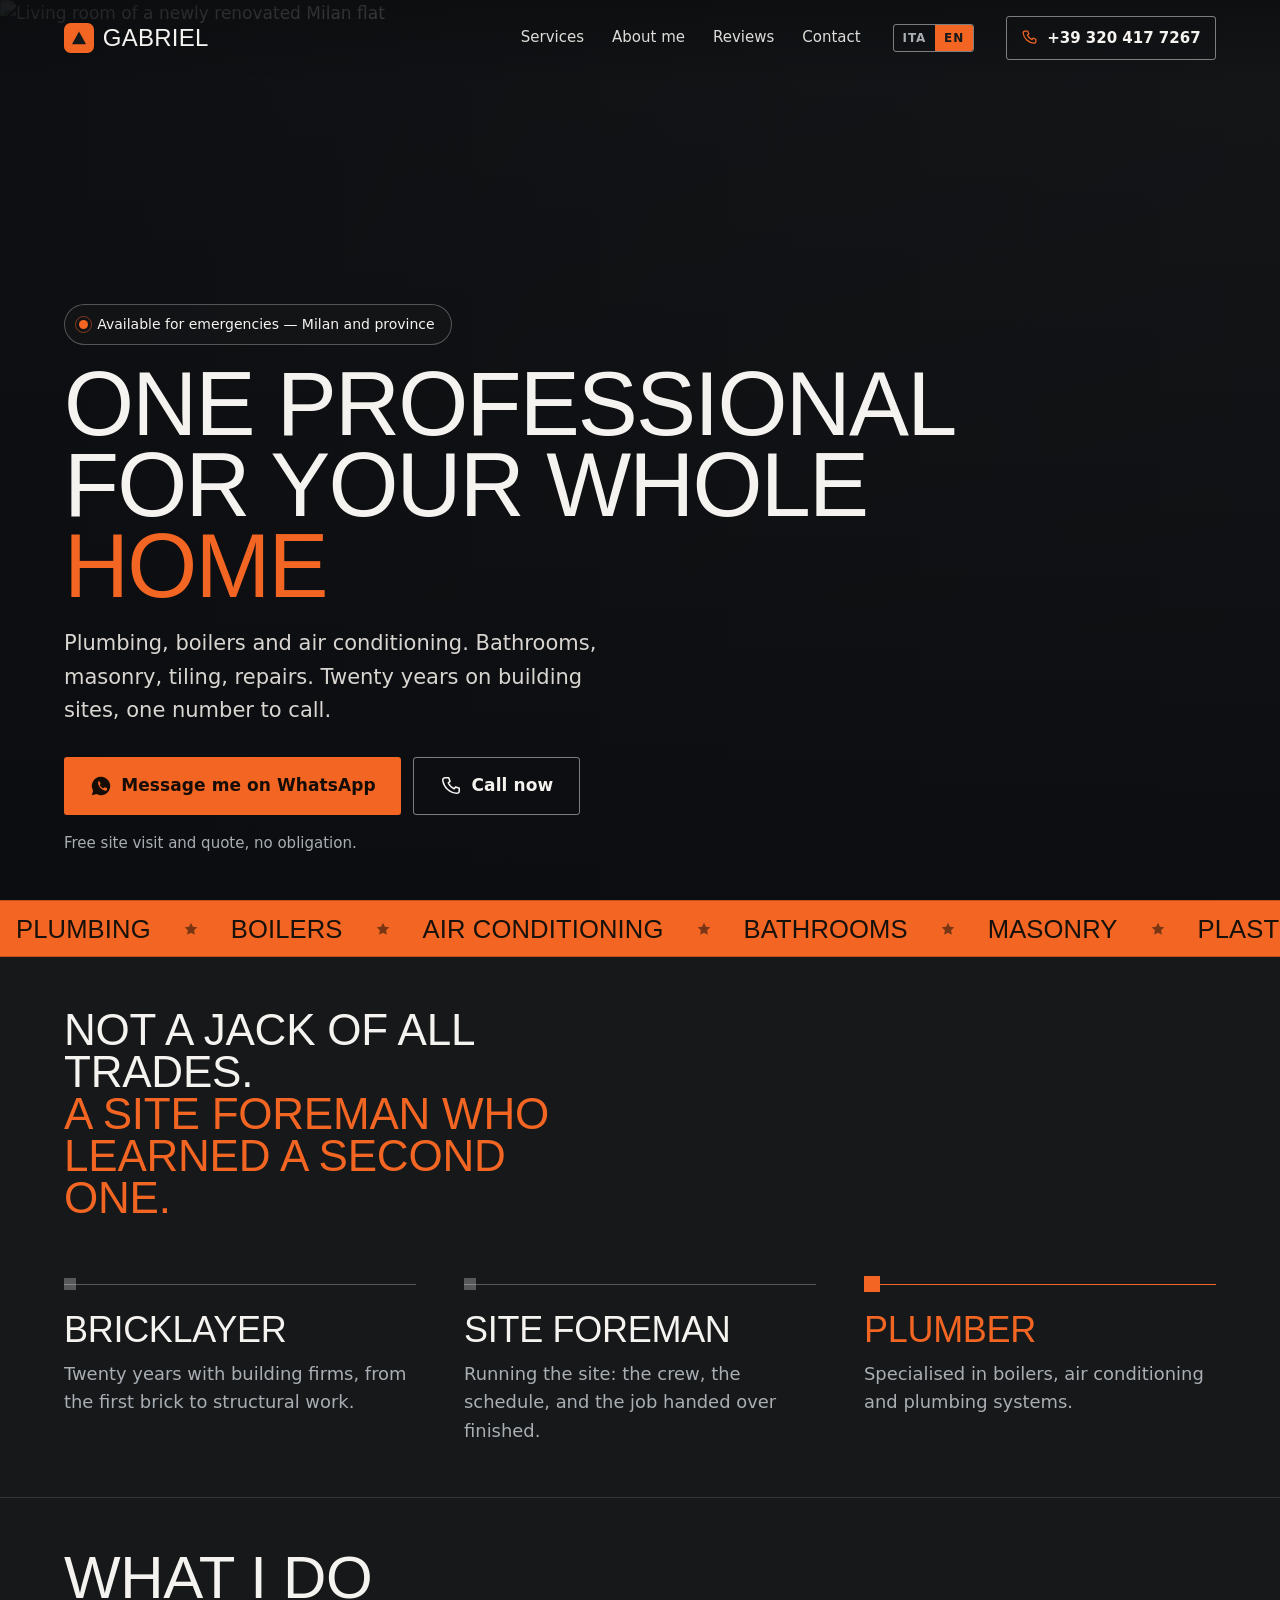
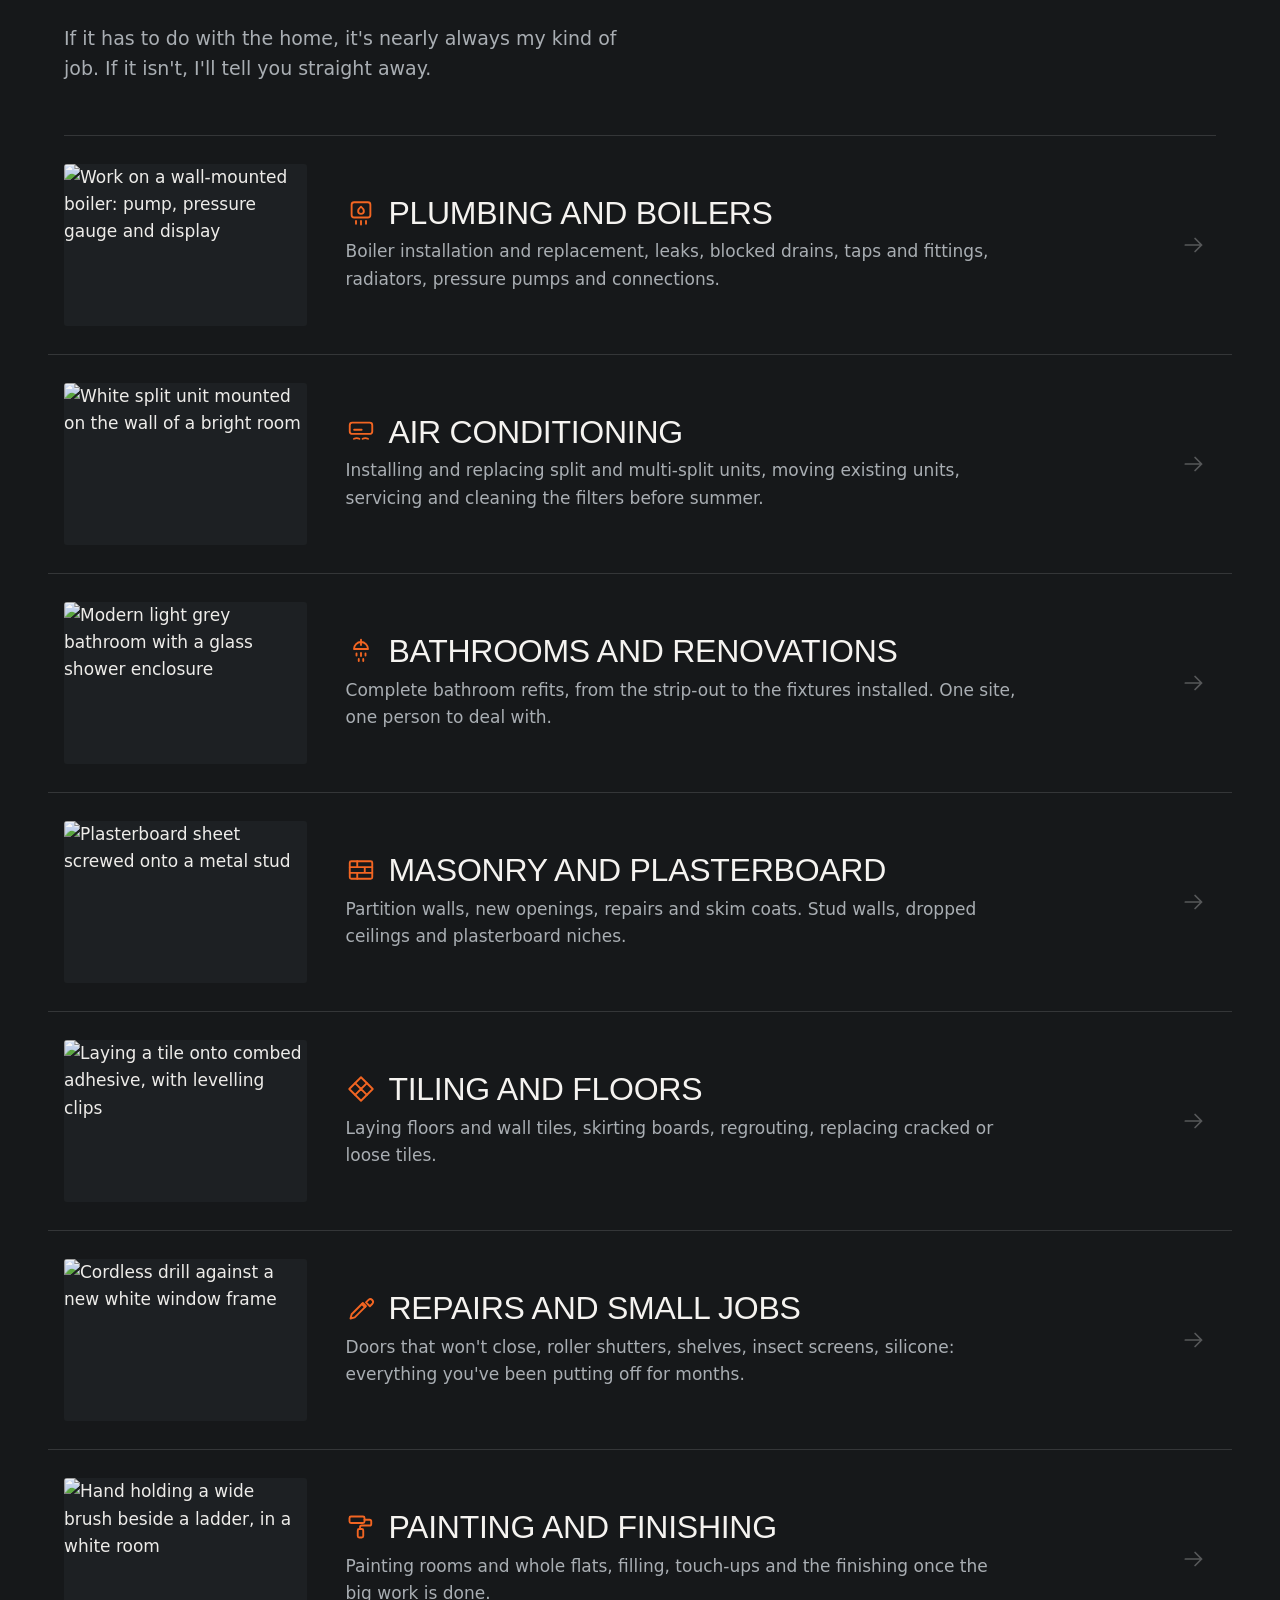
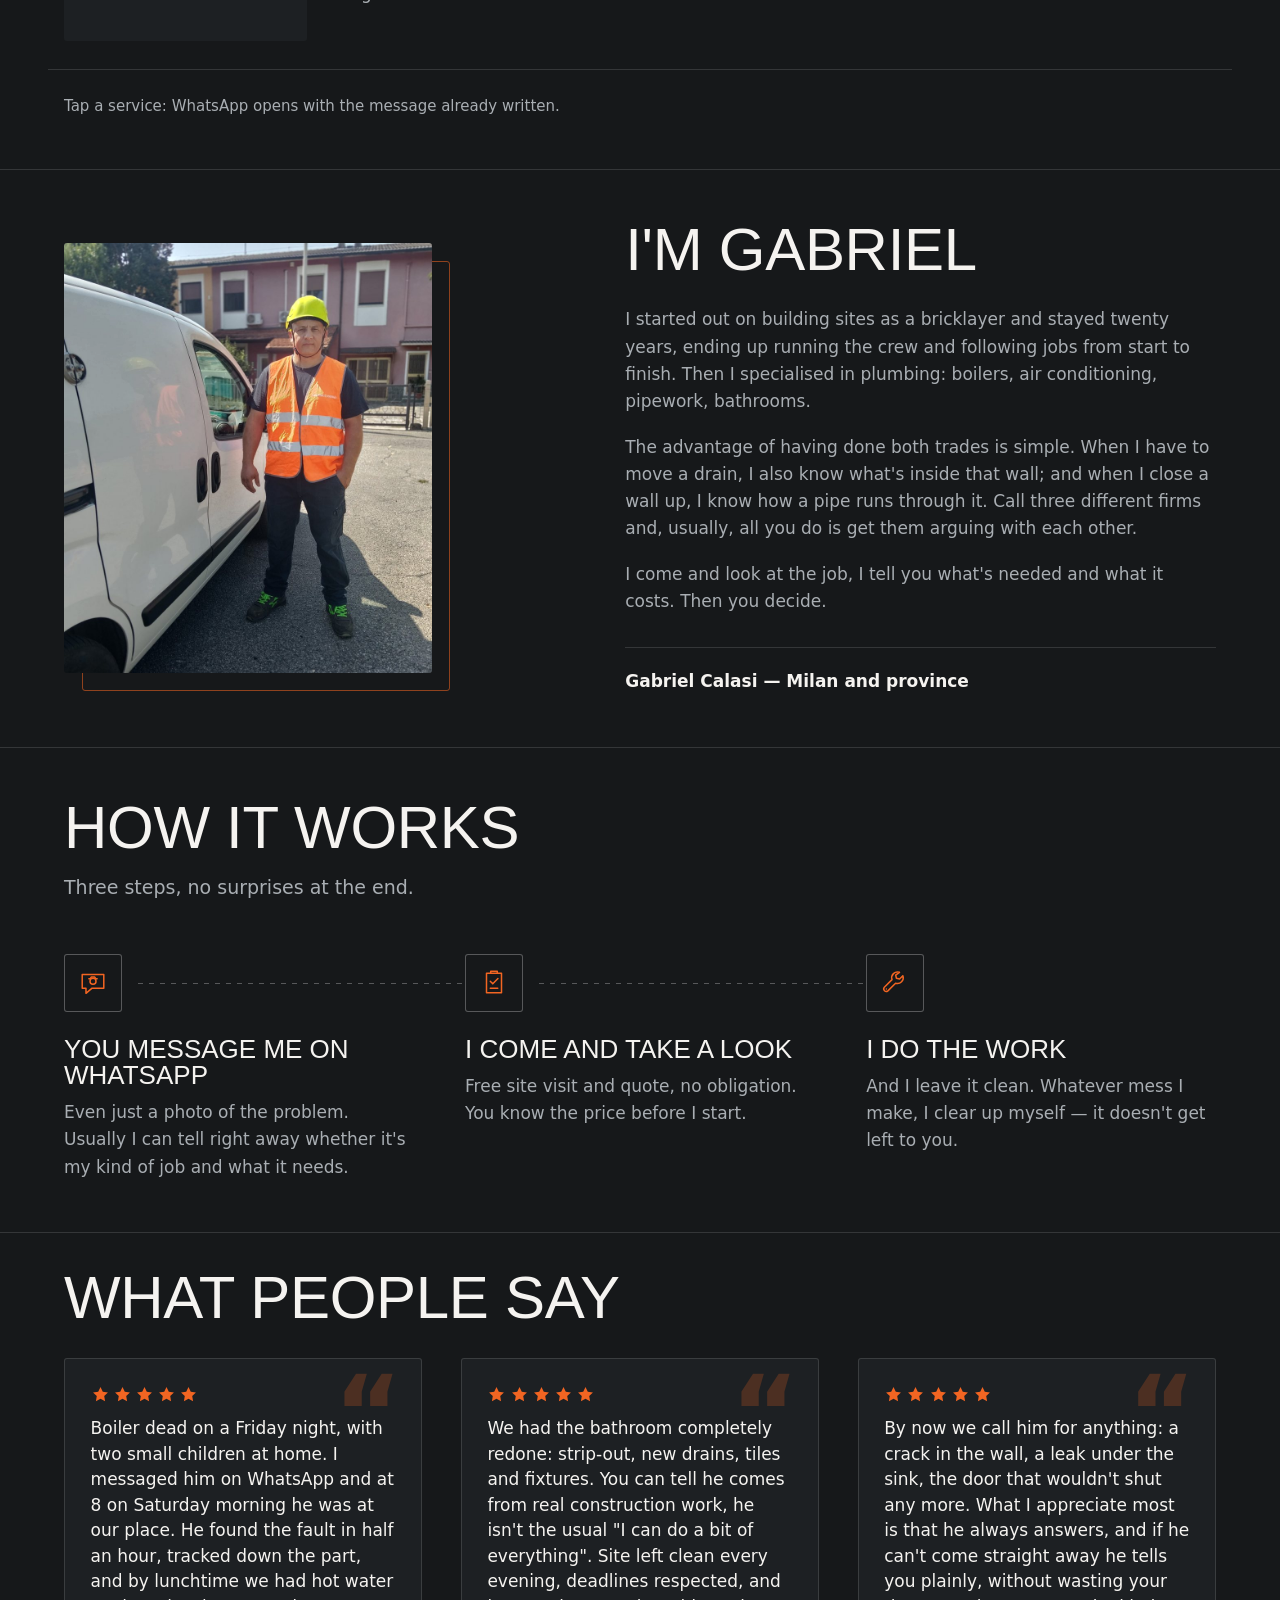
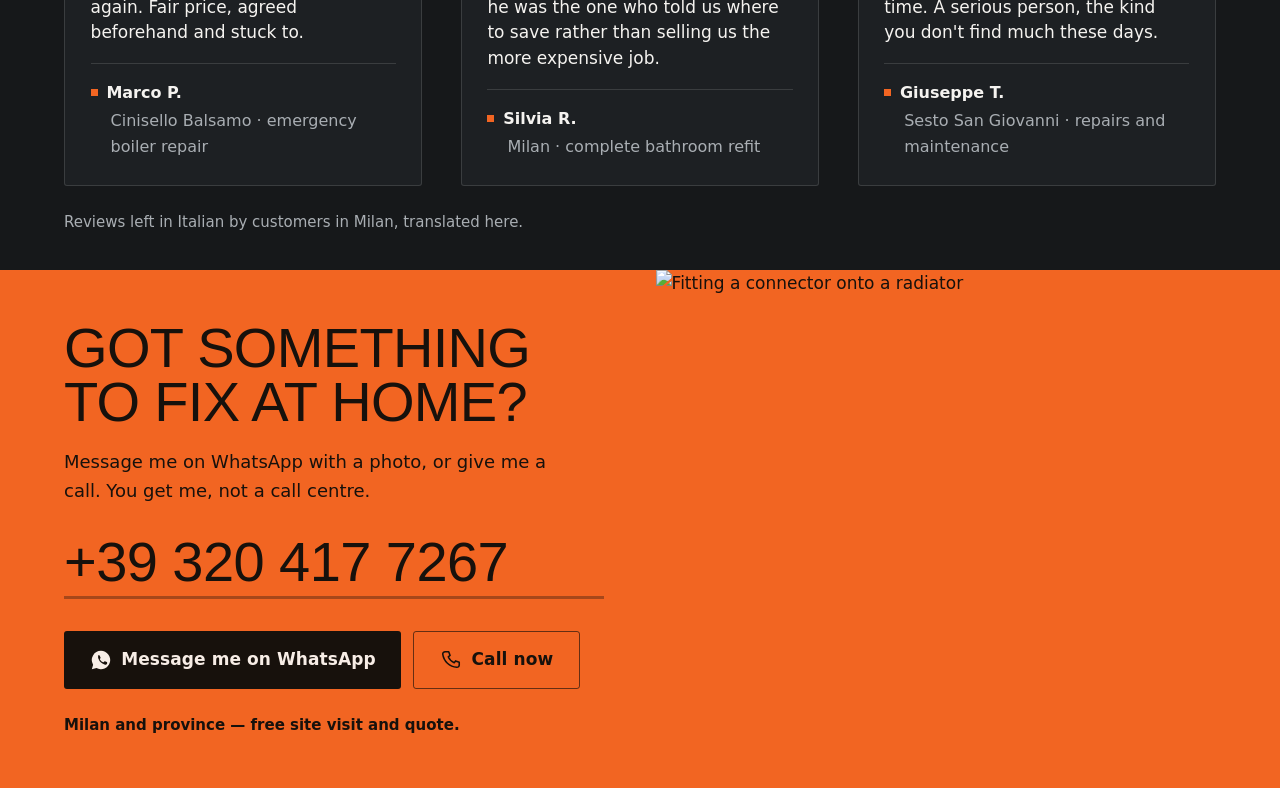
==== commit 7881c38e: "Aggiunge robots, sitemap e dati strutturati; chiarisce il cambio lingua I fondamentali che mancavano" ====
--- a/en/index.html
+++ b/en/index.html
@@ -31,6 +31,105 @@
   }, 1600);
 </script>
 <noscript><style>.anim [data-rise]{opacity:1;transform:none}.anim .step::before{transform:scaleX(1)}</style></noscript>
+<!-- Dati strutturati: dicono a Google che questa e' un'attivita' vera, a Milano,
+     con questo telefono e questi servizi. Deliberatamente NON c'e' aggregateRating:
+     le stelle nei dati strutturati devono venire da recensioni verificate, non da
+     testimonianze raccolte e pubblicate da noi. Marcarle qui e' autoreferenziale e
+     Google le ignora o le penalizza. Le stelle arriveranno dal profilo Google.
+     Niente orari di apertura finche' non sono quelli veri. -->
+<script type="application/ld+json">
+{
+  "@context": "https://schema.org",
+  "@type": [
+    "Plumber",
+    "GeneralContractor"
+  ],
+  "@id": "https://gabriel-tuttofare.vercel.app/#attivita",
+  "name": "Gabriel Calasi",
+  "url": "https://gabriel-tuttofare.vercel.app/en/",
+  "image": "https://gabriel-tuttofare.vercel.app/img/gabriele.jpg",
+  "telephone": "+393204177267",
+  "description": "Plumbing, boilers and air conditioning, bathrooms, masonry, tiling and repairs in Milan and province. Twenty years on building sites: one professional for the whole home. Free site visit and quote.",
+  "address": {
+    "@type": "PostalAddress",
+    "addressLocality": "Milano",
+    "addressRegion": "MI",
+    "addressCountry": "IT"
+  },
+  "areaServed": {
+    "@type": "AdministrativeArea",
+    "name": "Milano e provincia"
+  },
+  "availableLanguage": [
+    {
+      "@type": "Language",
+      "name": "Italian",
+      "alternateName": "it"
+    },
+    {
+      "@type": "Language",
+      "name": "English",
+      "alternateName": "en"
+    }
+  ],
+  "inLanguage": "en",
+  "hasOfferCatalog": {
+    "@type": "OfferCatalog",
+    "name": "Services",
+    "itemListElement": [
+      {
+        "@type": "Offer",
+        "itemOffered": {
+          "@type": "Service",
+          "name": "Plumbing and boilers"
+        }
+      },
+      {
+        "@type": "Offer",
+        "itemOffered": {
+          "@type": "Service",
+          "name": "Air conditioning"
+        }
+      },
+      {
+        "@type": "Offer",
+        "itemOffered": {
+          "@type": "Service",
+          "name": "Bathrooms and renovations"
+        }
+      },
+      {
+        "@type": "Offer",
+        "itemOffered": {
+          "@type": "Service",
+          "name": "Masonry and plasterboard"
+        }
+      },
+      {
+        "@type": "Offer",
+        "itemOffered": {
+          "@type": "Service",
+          "name": "Tiling and floors"
+        }
+      },
+      {
+        "@type": "Offer",
+        "itemOffered": {
+          "@type": "Service",
+          "name": "Repairs and small jobs"
+        }
+      },
+      {
+        "@type": "Offer",
+        "itemOffered": {
+          "@type": "Service",
+          "name": "Painting and finishing"
+        }
+      }
+    ]
+  }
+}
+</script>
 </head>
 <body>
 <!--
@@ -60,8 +159,11 @@
     <a href="#chi-sono">About me</a>
     <a href="#recensioni">Reviews</a>
     <a href="#contatti">Contact</a>
-    <a class="lang" href="../" hreflang="it" lang="it">Italiano</a>
   </nav>
+  <div class="lang" role="group" aria-label="Site language">
+    <a class="lang-alt" href="../" hreflang="it" lang="it" aria-label="Passa all'italiano">ITA</a>
+    <span class="lang-att" aria-current="true">EN</span>
+  </div>
   <a class="topbar-call" href="tel:+393204177267">
     <svg class="ico" viewBox="0 0 24 24" aria-hidden="true"><path d="M6.5 3h3l1.5 4-2 1.5a12 12 0 0 0 6.5 6.5L17 13l4 1.5v3a2.5 2.5 0 0 1-2.7 2.5A16.5 16.5 0 0 1 3 5.7 2.5 2.5 0 0 1 5.5 3Z"/></svg>
     <span class="tb-numero">+39 320 417 7267</span>
@@ -77,7 +179,6 @@
   <a href="#chi-sono">About me</a>
   <a href="#recensioni">Reviews</a>
   <a href="#contatti">Contact</a>
-  <a class="lang" href="../" hreflang="it" lang="it">Italiano</a>
 </nav>
 
 <main id="top">
--- a/style.css
+++ b/style.css
@@ -232,16 +232,28 @@
 .menu-mobile a:active { background: rgba(242, 101, 34, .14); }
 
 /* ---------- cambio lingua ----------
-   Una voce di servizio, non di navigazione: piu piccola delle altre e
-   riquadrata, cosi si distingue dalle sezioni senza rubare attenzione. */
-.topnav a.lang {
-  font-size: .8125rem; letter-spacing: .06em;
-  padding: .3rem .6rem;
-  border: 1px solid var(--edge); border-radius: 3px;
+   Un interruttore a due caselle, non una parola sola: la lingua accesa e'
+   piena di arancio, l'altra e' spenta e si puo' premere. Con una parola sola
+   non si capiva se indicasse la lingua corrente o quella di destinazione.
+   Sta nella barra e non nella navigazione, cosi su telefono resta visibile
+   senza aprire il menu. */
+.lang {
+  display: inline-flex; align-items: stretch; flex: none;
+  border: 1px solid var(--edge); border-radius: 3px; overflow: hidden;
+  font-size: .75rem; font-weight: 700; letter-spacing: .08em; line-height: 1;
+}
+.lang > * { display: flex; align-items: center; padding: .42rem .55rem; }
+.lang .lang-att { background: var(--orange); color: #16181A; }
+.lang .lang-alt {
   color: var(--fg-2);
-}
-.topnav a.lang:hover { color: var(--fg); border-color: var(--orange); }
-.menu-mobile a.lang { color: var(--fg-2); }
+  transition: color .2s var(--ease), background-color .2s var(--ease);
+}
+.lang .lang-alt:hover { color: var(--fg); background: rgba(242, 101, 34, .16); }
+
+@media (max-width: 760px) {
+  .lang { font-size: .6875rem; }
+  .lang > * { padding: .38rem .42rem; }
+}
 
 /* ---------- hero ---------- */
 
